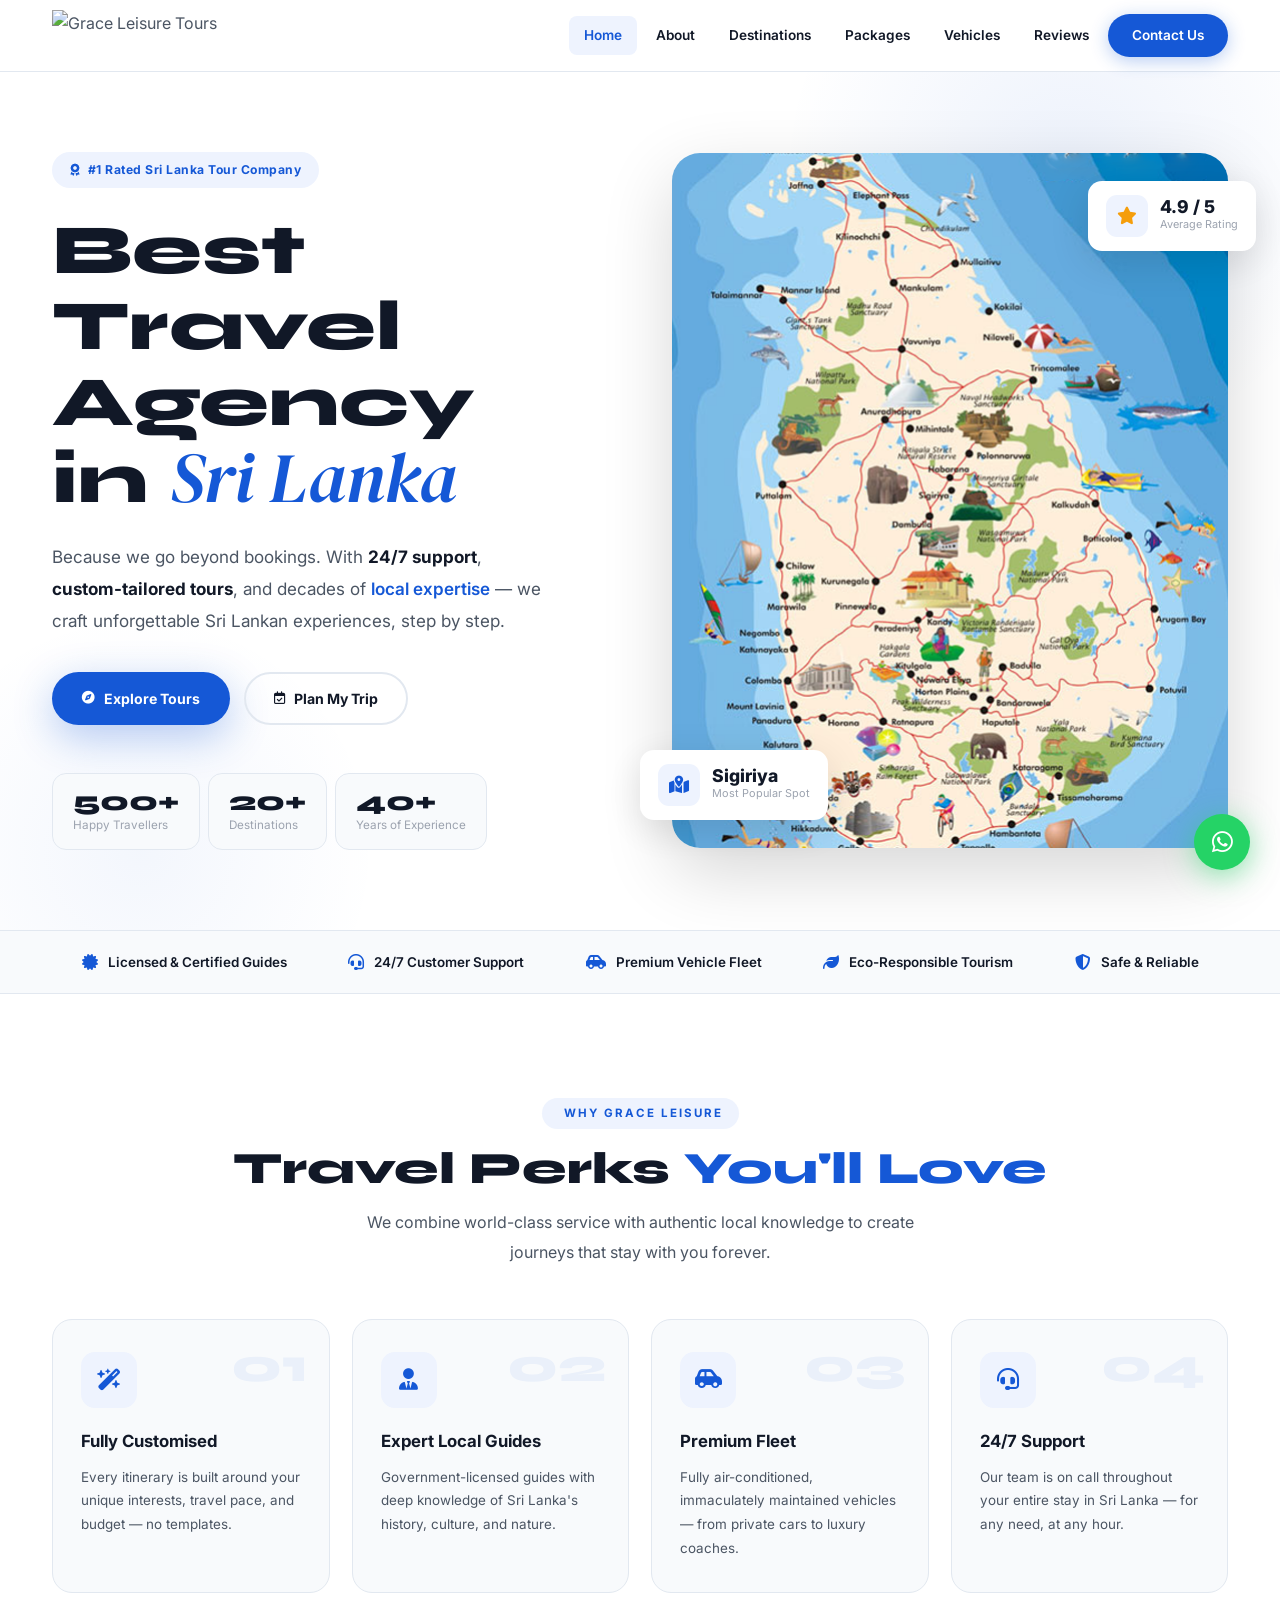
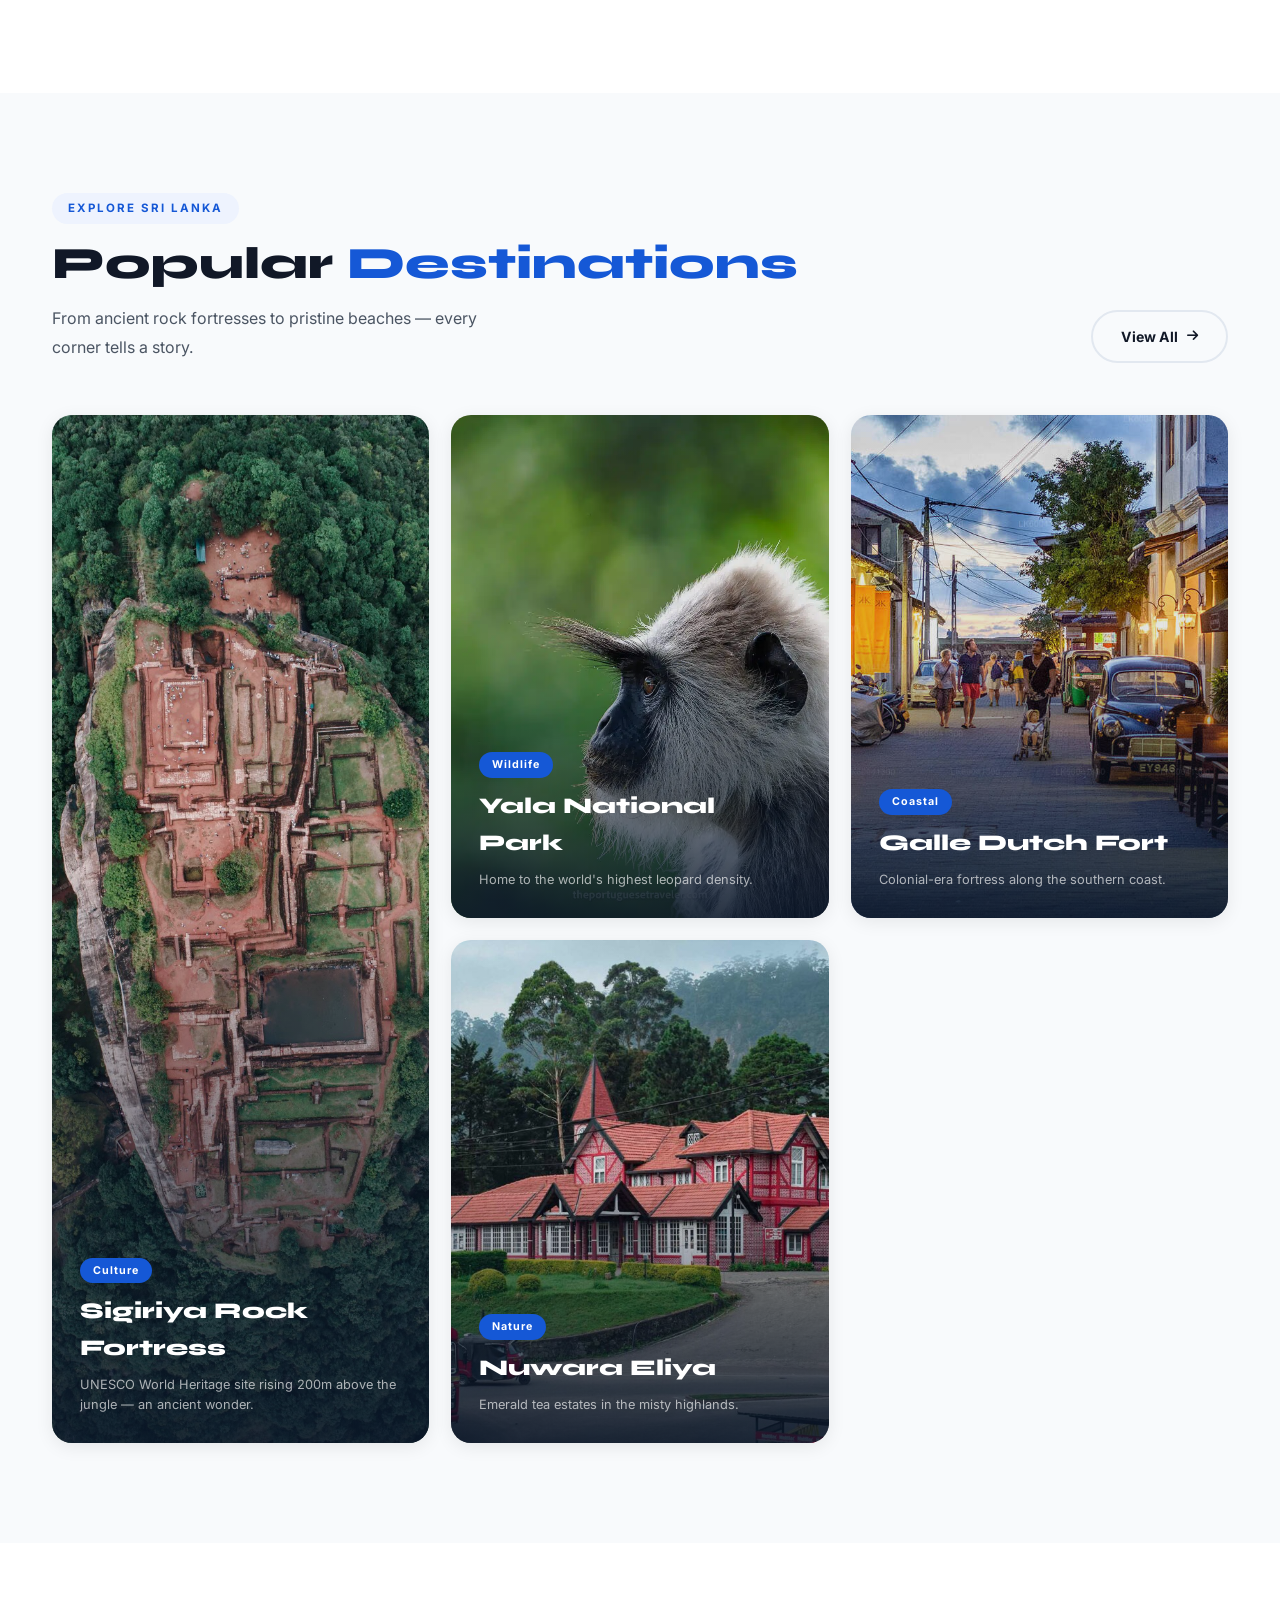
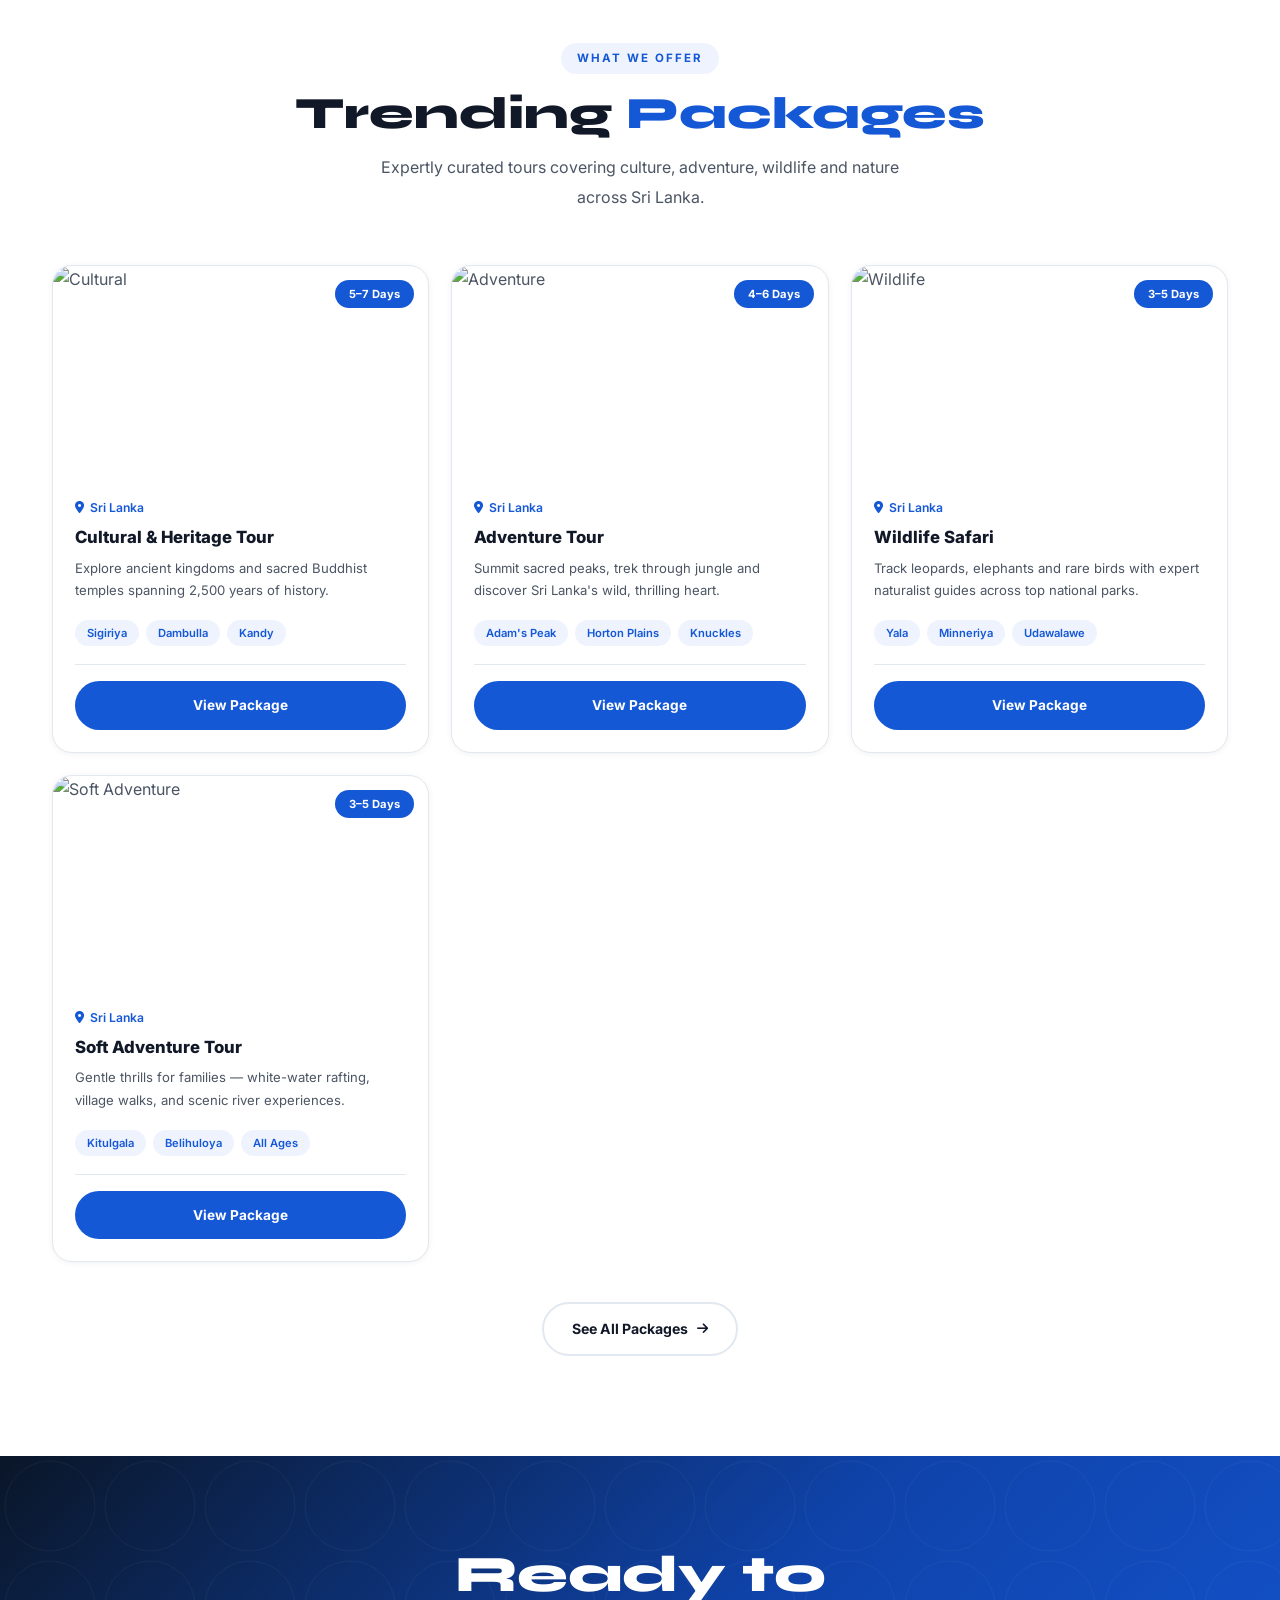
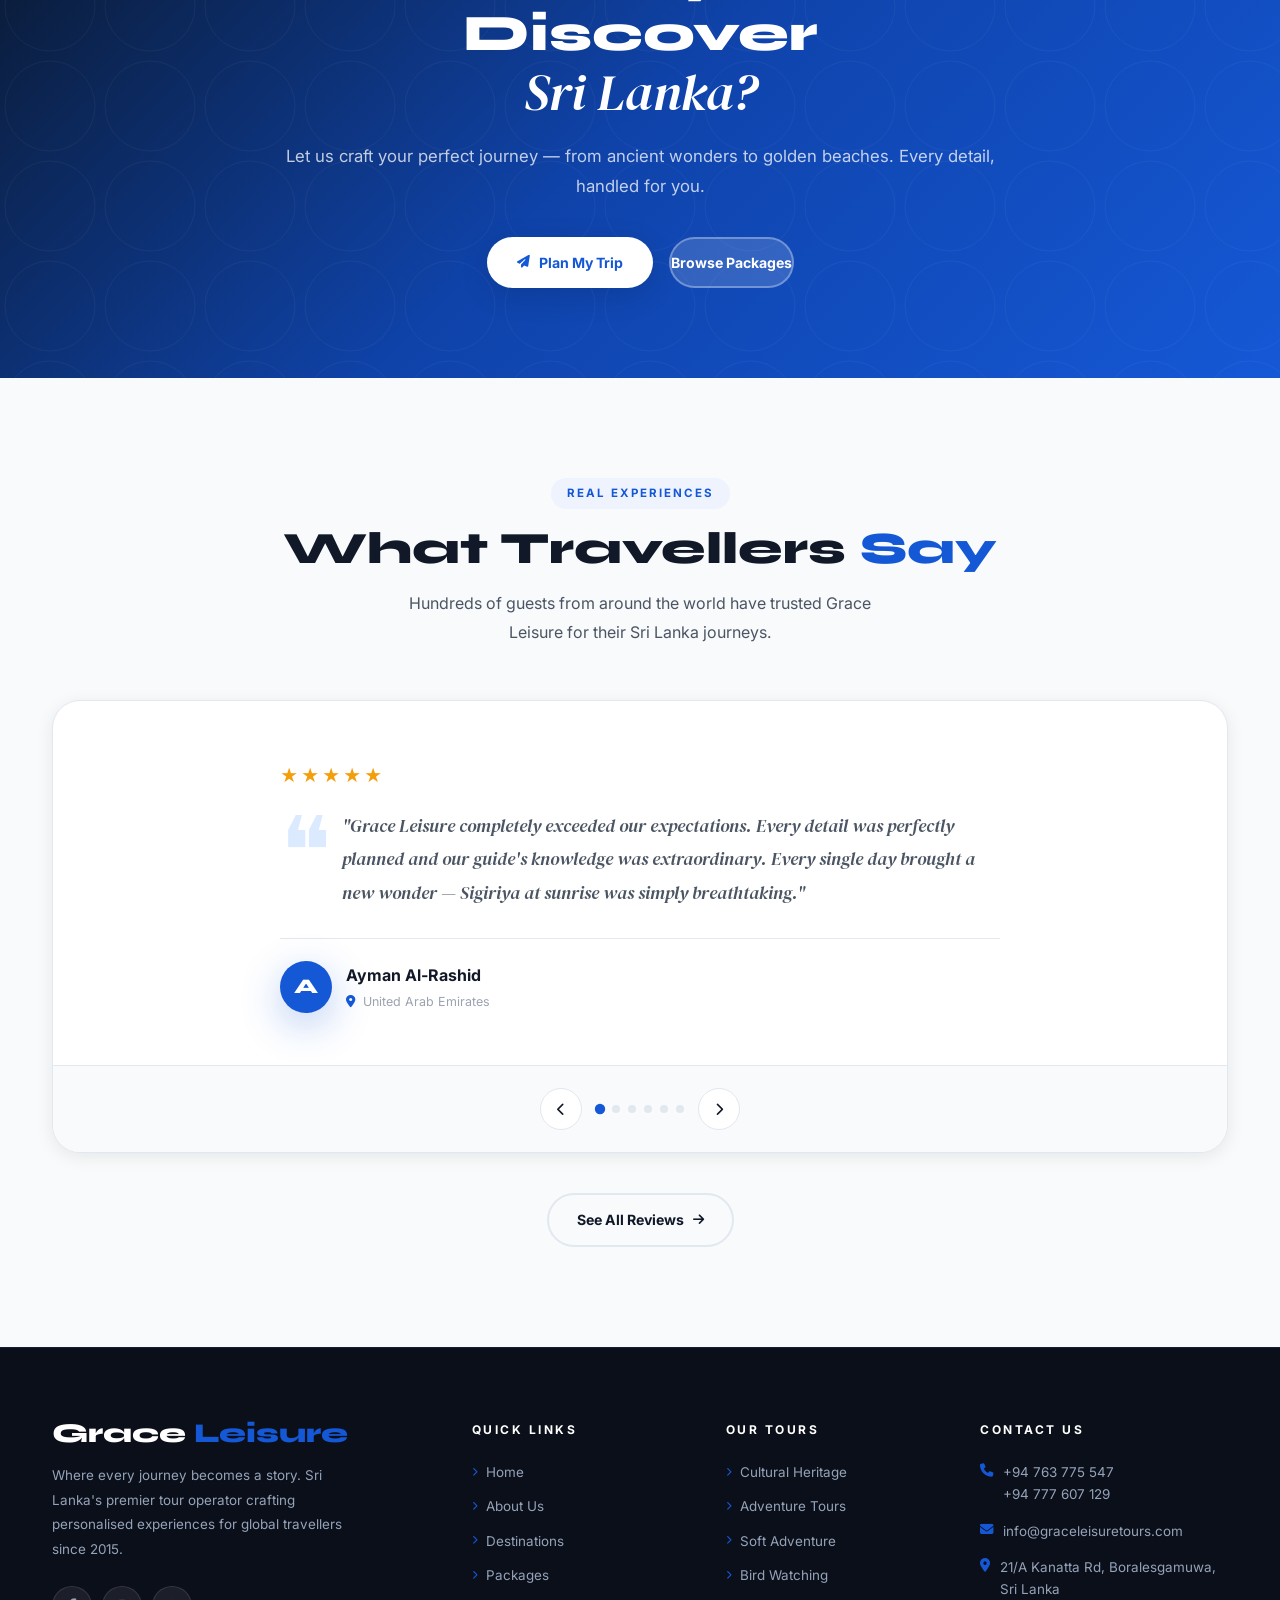
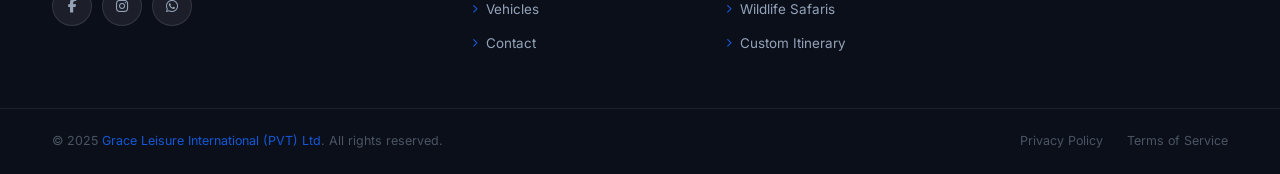
==== index.html @ e011dec3 "Add all website files" ====
<!DOCTYPE html>
<html lang="en">

<head>
  <meta charset="UTF-8">
  <meta name="viewport" content="width=device-width, initial-scale=1.0">
  <meta name="description"
    content="Grace Leisure Tours — Sri Lanka's premier custom tour operator. Cultural, adventure, wildlife and bird-watching experiences tailored just for you.">
  <meta property="og:title" content="Grace Leisure Tours | Sri Lanka's Premier Tour Operator">
  <meta property="og:description"
    content="Customised cultural, adventure, wildlife and bird-watching tours across Sri Lanka. Expert guides, premium vehicles, 24/7 support.">
  <meta property="og:url" content="https://www.graceleisuretours.com/">
  <meta property="og:type" content="website">
  <link rel="canonical" href="https://www.graceleisuretours.com/">
  <title>Grace Leisure Tours | Where Every Journey Becomes a Story</title>
  <link rel="preconnect" href="https://fonts.googleapis.com">
  <link rel="preconnect" href="https://fonts.gstatic.com" crossorigin>
  <link
    href="https://fonts.googleapis.com/css2?family=Inter:wght@300;400;500;600;700;800;900&family=Syne:wght@700;800&family=DM+Serif+Display:ital@0;1&display=swap"
    rel="stylesheet">
  <link rel="stylesheet" href="https://cdnjs.cloudflare.com/ajax/libs/font-awesome/6.5.0/css/all.min.css">
  <link rel="stylesheet" href="assets/css/global.css">
  <link rel="stylesheet" href="assets/css/home.css">
</head>

<body>

  <!-- LOADER -->
  <div id="loader">
    <div class="loader-logo-text">Grace <span>Leisure</span></div>
    <div class="loader-sub">Tours &amp; Travel</div>
    <div class="loader-track">
      <div class="loader-progress"></div>
    </div>
  </div>

  <!-- NAVBAR -->
  <nav id="navbar">
    <div class="nav-wrap">
      <a href="index.html" class="nav-logo">
        <img
          src="https://static.wixstatic.com/media/929fff_b667435f4db34658a5b9c9b282dbb0d8~mv2.png/v1/fill/w_630,h_112,al_c,lg_1,q_85,enc_avif,quality_auto/Untitled-1-Photoroom.png"
          alt="Grace Leisure Tours" class="nav-logo-img">
      </a>
      <div class="nav-links">
        <a href="index.html" data-page="index.html">Home</a>
        <a href="about.html" data-page="about.html">About</a>
        <a href="destinations.html" data-page="destinations.html">Destinations</a>
        <a href="packages.html" data-page="packages.html">Packages</a>
        <a href="vehicles.html" data-page="vehicles.html">Vehicles</a>
        <a href="reviews.html" data-page="reviews.html">Reviews</a>
        <a href="contact.html" class="nav-cta" data-page="contact.html">Contact Us</a>
      </div>
      <div class="hamburger" id="hamburger"><span></span><span></span><span></span></div>
    </div>
  </nav>

  <!-- MOBILE NAV -->
  <div class="mobile-nav" id="mobileNav">
    <a href="index.html">Home</a>
    <a href="about.html">About</a>
    <a href="destinations.html">Destinations</a>
    <a href="packages.html">Packages</a>
    <a href="vehicles.html">Vehicles</a>
    <a href="reviews.html">Reviews</a>
    <a href="contact.html" class="mob-cta">Contact Us</a>
  </div>

  <!-- ═══════════════ HERO ═══════════════ -->
  <section id="home-hero">
    <div class="hero-blob-1"></div>
    <div class="hero-blob-2"></div>
    <div class="hero-inner">
      <!-- Text -->
      <div>
        <div class="hero-pill"><i class="fa-solid fa-award"></i> #1 Rated Sri Lanka Tour Company</div>
        <h1 class="hero-h1">
          Best Travel Agency<br>in <span class="dm">Sri Lanka</span>
        </h1>
        <p class="hero-desc">
          Because we go beyond bookings. With <strong>24/7 support</strong>, <strong>custom-tailored tours</strong>, and
          decades of <em>local expertise</em> — we craft unforgettable Sri Lankan experiences, step by step.
        </p>
        <div class="hero-btns">
          <a href="packages.html" class="btn btn-primary"><i class="fa-solid fa-compass"></i> Explore Tours</a>
          <a href="contact.html" class="btn btn-outline"><i class="fa-regular fa-calendar-check"></i> Plan My Trip</a>
        </div>
        <div class="hero-stats">
          <div class="hero-stat-pill">
            <div>
              <div class="hero-stat-num" data-target="500" data-suffix="+">500+</div>
              <div class="hero-stat-lbl">Happy Travellers</div>
            </div>
          </div>
          <div class="hero-stat-pill">
            <div>
              <div class="hero-stat-num" data-target="20" data-suffix="+">20+</div>
              <div class="hero-stat-lbl">Destinations</div>
            </div>
          </div>
          <div class="hero-stat-pill">
            <div>
              <div class="hero-stat-num" data-target="40" data-suffix="+">40+</div>
              <div class="hero-stat-lbl">Years of Experience</div>
            </div>
          </div>
        </div>
      </div>
      <!-- Image -->
      <div class="hero-img-side">
        <div class="hero-main-img">
          <div class="hero-slide" style="position:relative;height:100%">
            <img id="heroImg" src="assets/images/index/main-image.png" alt="Sigiriya"
              style="width:100%;height:100%;object-fit:cover;transition:opacity 0.9s ease;">
          </div>
        </div>
        <div class="hero-chip hero-chip-1">
          <div class="chip-icon"><i class="fa-solid fa-map-location-dot"></i></div>
          <div>
            <div class="chip-val">Sigiriya</div>
            <div class="chip-lbl">Most Popular Spot</div>
          </div>
        </div>
        <div class="hero-chip hero-chip-2" style="animation-delay:2.5s;">
          <div class="chip-icon"><i class="fa-solid fa-star" style="color:#F59E0B;"></i></div>
          <div>
            <div class="chip-val">4.9 / 5</div>
            <div class="chip-lbl">Average Rating</div>
          </div>
        </div>
      </div>
    </div>
  </section>

  <!-- ═══════════════ TRUST BAR ═══════════════ -->
  <div id="trust-bar">
    <div class="trust-bar-inner">
      <div class="trust-item"><i class="fa-solid fa-certificate"></i> Licensed &amp; Certified Guides</div>
      <div class="trust-item"><i class="fa-solid fa-headset"></i> 24/7 Customer Support</div>
      <div class="trust-item"><i class="fa-solid fa-car-side"></i> Premium Vehicle Fleet</div>
      <div class="trust-item"><i class="fa-solid fa-leaf"></i> Eco-Responsible Tourism</div>
      <div class="trust-item"><i class="fa-solid fa-shield-halved"></i> Safe &amp; Reliable</div>
    </div>
  </div>

  <!-- ═══════════════ WHY US ═══════════════ -->
  <section id="why-us-home" class="section-py">
    <div class="container">
      <div class="text-center reveal">
        <div class="tag"><i class="fa-solid fa-sparkles"></i> Why Grace Leisure</div>
        <h2 class="h2">Travel Perks <span class="accent">You'll Love</span></h2>
        <p class="lead" style="margin:14px auto 0;">We combine world-class service with authentic local knowledge to
          create journeys that stay with you forever.</p>
      </div>
      <div class="features-grid" data-stagger>
        <div class="feature-card">
          <div class="feature-num">01</div>
          <div class="feature-icon"><i class="fa-solid fa-wand-magic-sparkles"></i></div>
          <h3>Fully Customised</h3>
          <p>Every itinerary is built around your unique interests, travel pace, and budget — no templates.</p>
        </div>
        <div class="feature-card">
          <div class="feature-num">02</div>
          <div class="feature-icon"><i class="fa-solid fa-user-tie"></i></div>
          <h3>Expert Local Guides</h3>
          <p>Government-licensed guides with deep knowledge of Sri Lanka's history, culture, and nature.</p>
        </div>
        <div class="feature-card">
          <div class="feature-num">03</div>
          <div class="feature-icon"><i class="fa-solid fa-car-side"></i></div>
          <h3>Premium Fleet</h3>
          <p>Fully air-conditioned, immaculately maintained vehicles — from private cars to luxury coaches.</p>
        </div>
        <div class="feature-card">
          <div class="feature-num">04</div>
          <div class="feature-icon"><i class="fa-solid fa-headset"></i></div>
          <h3>24/7 Support</h3>
          <p>Our team is on call throughout your entire stay in Sri Lanka — for any need, at any hour.</p>
        </div>
      </div>
    </div>
  </section>

  <!-- ═══════════════ FEATURED DESTINATIONS ═══════════════ -->
  <section id="home-destinations" class="section-py">
    <div class="container">
      <div style="display:flex;align-items:flex-end;justify-content:space-between;flex-wrap:wrap;gap:20px;">
        <div class="reveal">
          <div class="tag">Explore Sri Lanka</div>
          <h2 class="h2">Popular <span class="accent">Destinations</span></h2>
          <p class="lead" style="max-width:460px;">From ancient rock fortresses to pristine beaches — every corner tells
            a story.</p>
        </div>
        <a href="destinations.html" class="btn btn-outline reveal">View All <i class="fa-solid fa-arrow-right"></i></a>
      </div>
      <div class="dest-feat-grid" style="margin-top:52px;">
        <div class="dest-feat-card large reveal from-left" data-cat="culture">
          <img src="assets/images/index/sigiriya.jpg" alt="Sigiriya">
          <div class="dest-feat-overlay">
            <span class="dest-feat-cat">Culture</span>
            <h3 class="dest-feat-name">Sigiriya Rock Fortress</h3>
            <p class="dest-feat-sub">UNESCO World Heritage site rising 200m above the jungle — an ancient wonder.</p>
          </div>
          <div class="dest-feat-arrow"><i class="fa-solid fa-arrow-up-right"></i></div>
        </div>
        <div class="dest-feat-card reveal d1" data-cat="wildlife">
          <img src="assets/images/index/yala-national-park.webp" alt="Yala">
          <div class="dest-feat-overlay">
            <span class="dest-feat-cat">Wildlife</span>
            <h3 class="dest-feat-name">Yala National Park</h3>
            <p class="dest-feat-sub">Home to the world's highest leopard density.</p>
          </div>
          <div class="dest-feat-arrow"><i class="fa-solid fa-arrow-up-right"></i></div>
        </div>
        <div class="dest-feat-card reveal d2" data-cat="coastal">
          <img src="assets/images/index/galle-dutch-fort.jpg" alt="Galle">
          <div class="dest-feat-overlay">
            <span class="dest-feat-cat">Coastal</span>
            <h3 class="dest-feat-name">Galle Dutch Fort</h3>
            <p class="dest-feat-sub">Colonial-era fortress along the southern coast.</p>
          </div>
          <div class="dest-feat-arrow"><i class="fa-solid fa-arrow-up-right"></i></div>
        </div>
        <div class="dest-feat-card reveal d3" data-cat="nature">
          <img src="assets/images/index/nuwara-eliya.jpg" alt="Tea Country">
          <div class="dest-feat-overlay">
            <span class="dest-feat-cat">Nature</span>
            <h3 class="dest-feat-name">Nuwara Eliya</h3>
            <p class="dest-feat-sub">Emerald tea estates in the misty highlands.</p>
          </div>
          <div class="dest-feat-arrow"><i class="fa-solid fa-arrow-up-right"></i></div>
        </div>
      </div>
    </div>
  </section>

  <!-- ═══════════════ FEATURED PACKAGES ═══════════════ -->
  <section id="home-packages" class="section-py">
    <div class="container">
      <div class="text-center reveal">
        <div class="tag">What We Offer</div>
        <h2 class="h2">Trending <span class="accent">Packages</span></h2>
        <p class="lead" style="margin:14px auto 0;max-width:520px;">Expertly curated tours covering culture, adventure,
          wildlife and nature across Sri Lanka.</p>
      </div>
      <div class="home-packs-grid" data-stagger>
        <div class="home-pack-card">
          <div class="home-pack-img">
            <img src="https://images.unsplash.com/photo-1586227740560-8cf2732c1531?auto=format&fit=crop&w=600&q=80"
              alt="Cultural">
            <span class="pack-badge">5–7 Days</span>
          </div>
          <div class="home-pack-body">
            <div class="pack-loc"><i class="fa-solid fa-location-dot"></i> Sri Lanka</div>
            <h3 class="pack-title">Cultural &amp; Heritage Tour</h3>
            <p class="pack-desc">Explore ancient kingdoms and sacred Buddhist temples spanning 2,500 years of history.
            </p>
            <div class="pack-tags">
              <span class="pack-tag">Sigiriya</span>
              <span class="pack-tag">Dambulla</span>
              <span class="pack-tag">Kandy</span>
            </div>
            <div class="pack-footer">
              <a href="packages.html" class="pack-enquire">View Package</a>
            </div>
          </div>
        </div>
        <div class="home-pack-card">
          <div class="home-pack-img">
            <img src="https://images.unsplash.com/photo-1545389336-cf090694435e?auto=format&fit=crop&w=600&q=80"
              alt="Adventure">
            <span class="pack-badge">4–6 Days</span>
          </div>
          <div class="home-pack-body">
            <div class="pack-loc"><i class="fa-solid fa-location-dot"></i> Sri Lanka</div>
            <h3 class="pack-title">Adventure Tour</h3>
            <p class="pack-desc">Summit sacred peaks, trek through jungle and discover Sri Lanka's wild, thrilling
              heart.</p>
            <div class="pack-tags">
              <span class="pack-tag">Adam's Peak</span>
              <span class="pack-tag">Horton Plains</span>
              <span class="pack-tag">Knuckles</span>
            </div>
            <div class="pack-footer">
              <a href="packages.html" class="pack-enquire">View Package</a>
            </div>
          </div>
        </div>
        <div class="home-pack-card">
          <div class="home-pack-img">
            <img src="https://images.unsplash.com/photo-1552465011-b4e21bf6e79a?auto=format&fit=crop&w=600&q=80"
              alt="Wildlife">
            <span class="pack-badge">3–5 Days</span>
          </div>
          <div class="home-pack-body">
            <div class="pack-loc"><i class="fa-solid fa-location-dot"></i> Sri Lanka</div>
            <h3 class="pack-title">Wildlife Safari</h3>
            <p class="pack-desc">Track leopards, elephants and rare birds with expert naturalist guides across top
              national parks.</p>
            <div class="pack-tags">
              <span class="pack-tag">Yala</span>
              <span class="pack-tag">Minneriya</span>
              <span class="pack-tag">Udawalawe</span>
            </div>
            <div class="pack-footer">
              <a href="packages.html" class="pack-enquire">View Package</a>
            </div>
          </div>
        </div>
        <div class="home-pack-card">
          <div class="home-pack-img">
            <img src="https://images.unsplash.com/photo-1504280390367-361c6d9f38f4?auto=format&fit=crop&w=600&q=80"
              alt="Soft Adventure">
            <span class="pack-badge">3–5 Days</span>
          </div>
          <div class="home-pack-body">
            <div class="pack-loc"><i class="fa-solid fa-location-dot"></i> Sri Lanka</div>
            <h3 class="pack-title">Soft Adventure Tour</h3>
            <p class="pack-desc">Gentle thrills for families — white-water rafting, village walks, and scenic river
              experiences.</p>
            <div class="pack-tags">
              <span class="pack-tag">Kitulgala</span>
              <span class="pack-tag">Belihuloya</span>
              <span class="pack-tag">All Ages</span>
            </div>
            <div class="pack-footer">
              <a href="packages.html" class="pack-enquire">View Package</a>
            </div>
          </div>
        </div>
      </div>
      <div class="text-center" style="margin-top:40px;">
        <a href="packages.html" class="btn btn-outline">See All Packages <i class="fa-solid fa-arrow-right"></i></a>
      </div>
    </div>
  </section>

  <!-- ═══════════════ CTA ═══════════════ -->
  <section id="home-cta">
    <div class="home-cta-inner">
      <h2 class="reveal">Ready to Discover<br><em>Sri Lanka?</em></h2>
      <p class="reveal">Let us craft your perfect journey — from ancient wonders to golden beaches. Every detail,
        handled for you.</p>
      <div class="cta-btns">
        <a href="contact.html" class="btn btn-white reveal"><i class="fa-solid fa-paper-plane"></i> Plan My Trip</a>
        <a href="packages.html" class="btn reveal"
          style="background:rgba(255,255,255,0.15);color:white;border:2px solid rgba(255,255,255,0.3);">Browse
          Packages</a>
      </div>
    </div>
  </section>

  <!-- ═══════════════ REVIEWS SLIDER ═══════════════ -->
  <section id="home-reviews" class="section-py">
    <div class="container">
      <div class="text-center reveal" style="margin-bottom:52px;">
        <div class="tag">Real Experiences</div>
        <h2 class="h2">What Travellers <span class="accent">Say</span></h2>
        <p class="lead" style="margin:14px auto 0;max-width:480px;">Hundreds of guests from around the world have
          trusted Grace Leisure for their Sri Lanka journeys.</p>
      </div>

      <div class="reviews-slider-wrap reveal">
        <!-- TRACK -->
        <div class="reviews-track" id="reviewsTrack">

          <div class="review-slide">
            <div class="review-card-slide">
              <div class="review-slide-stars">★★★★★</div>
              <div class="review-slide-quote">❝</div>
              <p class="review-slide-text">"Grace Leisure completely exceeded our expectations. Every detail was
                perfectly planned and our guide's knowledge was extraordinary. Every single day brought a new wonder —
                Sigiriya at sunrise was simply breathtaking."</p>
              <div class="review-slide-author">
                <div class="review-slide-avatar">A</div>
                <div>
                  <div class="review-slide-name">Ayman Al-Rashid</div>
                  <div class="review-slide-loc"><i class="fa-solid fa-location-dot"></i> United Arab Emirates</div>
                </div>
              </div>
            </div>
          </div>

          <div class="review-slide">
            <div class="review-card-slide">
              <div class="review-slide-stars">★★★★★</div>
              <div class="review-slide-quote">❝</div>
              <p class="review-slide-text">"From landing to departure, everything was seamless. The wildlife safari at
                Yala was truly something I'll never forget. We saw four leopards in a single morning! Outstanding
                service and professionalism throughout the entire trip."</p>
              <div class="review-slide-author">
                <div class="review-slide-avatar">S</div>
                <div>
                  <div class="review-slide-name">Shimon Ben-David</div>
                  <div class="review-slide-loc"><i class="fa-solid fa-location-dot"></i> Israel</div>
                </div>
              </div>
            </div>
          </div>

          <div class="review-slide">
            <div class="review-card-slide">
              <div class="review-slide-stars">★★★★★</div>
              <div class="review-slide-quote">❝</div>
              <p class="review-slide-text">"Our Sinharaja bird watching tour was magical. Our guide spotted species we'd
                only ever seen in books. World-class birding combined with the warmest Sri Lankan hospitality we could
                have imagined. Highly, highly recommended!"</p>
              <div class="review-slide-author">
                <div class="review-slide-avatar">S</div>
                <div>
                  <div class="review-slide-name">Sara Delacroix</div>
                  <div class="review-slide-loc"><i class="fa-solid fa-location-dot"></i> France</div>
                </div>
              </div>
            </div>
          </div>

          <div class="review-slide">
            <div class="review-card-slide">
              <div class="review-slide-stars">★★★★★</div>
              <div class="review-slide-quote">❝</div>
              <p class="review-slide-text">"I've travelled to over 40 countries and Grace Leisure provided one of the
                best-organised tours I've ever experienced. The cultural tour through Kandy and Polonnaruwa was deeply
                moving. Ranmal's team is exceptional."</p>
              <div class="review-slide-author">
                <div class="review-slide-avatar">M</div>
                <div>
                  <div class="review-slide-name">Marcus Weber</div>
                  <div class="review-slide-loc"><i class="fa-solid fa-location-dot"></i> Germany</div>
                </div>
              </div>
            </div>
          </div>

          <div class="review-slide">
            <div class="review-card-slide">
              <div class="review-slide-stars">★★★★★</div>
              <div class="review-slide-quote">❝</div>
              <p class="review-slide-text">"The highlight was seeing hundreds of elephants gather at Minneriya at dusk —
                absolutely life-changing. Grace Leisure arranged everything flawlessly. Our guide was knowledgeable,
                funny and incredibly caring about our comfort."</p>
              <div class="review-slide-author">
                <div class="review-slide-avatar">E</div>
                <div>
                  <div class="review-slide-name">Emma & James Tillotson</div>
                  <div class="review-slide-loc"><i class="fa-solid fa-location-dot"></i> United Kingdom</div>
                </div>
              </div>
            </div>
          </div>

          <div class="review-slide">
            <div class="review-card-slide">
              <div class="review-slide-stars">★★★★★</div>
              <div class="review-slide-quote">❝</div>
              <p class="review-slide-text">"We had a family of 6 including two young children and Grace Leisure made
                every activity age-appropriate and thrilling. The Kosgoda turtle release with the kids was pure magic. A
                trip that all 6 of us will remember forever."</p>
              <div class="review-slide-author">
                <div class="review-slide-avatar">P</div>
                <div>
                  <div class="review-slide-name">Patricia Nguyen</div>
                  <div class="review-slide-loc"><i class="fa-solid fa-location-dot"></i> Australia</div>
                </div>
              </div>
            </div>
          </div>

        </div><!-- /reviews-track -->

        <!-- CONTROLS -->
        <div class="reviews-controls">
          <button class="reviews-btn" id="revPrev" aria-label="Previous review"><i
              class="fa-solid fa-chevron-left"></i></button>
          <div class="reviews-dots" id="reviewsDots"></div>
          <button class="reviews-btn" id="revNext" aria-label="Next review"><i
              class="fa-solid fa-chevron-right"></i></button>
        </div>
      </div>

      <div class="text-center" style="margin-top:40px;">
        <a href="reviews.html" class="btn btn-outline">See All Reviews <i class="fa-solid fa-arrow-right"></i></a>
      </div>
    </div>
  </section>

  <script>
    // Reviews slider
    (function () {
      var track = document.getElementById('reviewsTrack');
      var slides = track ? track.querySelectorAll('.review-slide') : [];
      var dotsWrap = document.getElementById('reviewsDots');
      var prevBtn = document.getElementById('revPrev');
      var nextBtn = document.getElementById('revNext');
      if (!slides.length) return;
      var cur = 0;
      var total = slides.length;
      var autoTimer;

      // Build dots
      slides.forEach(function (_, i) {
        var d = document.createElement('button');
        d.className = 'rev-dot';
        d.setAttribute('aria-label', 'Review ' + (i + 1));
        d.addEventListener('click', function () { goTo(i); reset(); });
        dotsWrap.appendChild(d);
      });

      function goTo(idx) {
        cur = (idx + total) % total;
        track.style.transition = 'transform 0.6s cubic-bezier(0.4,0,0.2,1)';
        track.style.transform = 'translateX(-' + (cur * 100) + '%)';
        dotsWrap.querySelectorAll('.rev-dot').forEach(function (d, i) { d.classList.toggle('active', i === cur); });
      }
      function reset() {
        clearInterval(autoTimer);
        autoTimer = setInterval(function () { goTo(cur + 1); }, 5000);
      }

      prevBtn.addEventListener('click', function () { goTo(cur - 1); reset(); });
      nextBtn.addEventListener('click', function () { goTo(cur + 1); reset(); });

      // Touch / swipe
      var startX = 0;
      track.addEventListener('touchstart', function (e) { startX = e.touches[0].clientX; }, { passive: true });
      track.addEventListener('touchend', function (e) {
        var diff = startX - e.changedTouches[0].clientX;
        if (Math.abs(diff) > 40) { goTo(diff > 0 ? cur + 1 : cur - 1); reset(); }
      }, { passive: true });

      goTo(0);
      autoTimer = setInterval(function () { goTo(cur + 1); }, 5000);
    })();
  </script>

  <!-- ═══════════════ FOOTER ═══════════════ -->
  <footer>
    <div class="footer-top">
      <div class="footer-brand">
        <div class="footer-brand-logo">Grace <span>Leisure</span></div>
        <p class="footer-brand-desc">Where every journey becomes a story. Sri Lanka's premier tour operator crafting
          personalised experiences for global travellers since 2015.</p>
        <div class="footer-socials">
          <a href="https://www.facebook.com" class="footer-soc" target="_blank"><i
              class="fa-brands fa-facebook-f"></i></a>
          <a href="https://www.instagram.com" class="footer-soc" target="_blank"><i
              class="fa-brands fa-instagram"></i></a>
          <a href="https://wa.me/94763775547" class="footer-soc" target="_blank"><i
              class="fa-brands fa-whatsapp"></i></a>
        </div>
      </div>
      <div class="footer-col">
        <h4>Quick Links</h4>
        <ul>
          <li><a href="index.html"><i class="fa-solid fa-chevron-right"></i> Home</a></li>
          <li><a href="about.html"><i class="fa-solid fa-chevron-right"></i> About Us</a></li>
          <li><a href="destinations.html"><i class="fa-solid fa-chevron-right"></i> Destinations</a></li>
          <li><a href="packages.html"><i class="fa-solid fa-chevron-right"></i> Packages</a></li>
          <li><a href="vehicles.html"><i class="fa-solid fa-chevron-right"></i> Vehicles</a></li>
          <li><a href="contact.html"><i class="fa-solid fa-chevron-right"></i> Contact</a></li>
        </ul>
      </div>
      <div class="footer-col">
        <h4>Our Tours</h4>
        <ul>
          <li><a href="packages.html"><i class="fa-solid fa-chevron-right"></i> Cultural Heritage</a></li>
          <li><a href="packages.html"><i class="fa-solid fa-chevron-right"></i> Adventure Tours</a></li>
          <li><a href="packages.html"><i class="fa-solid fa-chevron-right"></i> Soft Adventure</a></li>
          <li><a href="packages.html"><i class="fa-solid fa-chevron-right"></i> Bird Watching</a></li>
          <li><a href="packages.html"><i class="fa-solid fa-chevron-right"></i> Wildlife Safaris</a></li>
          <li><a href="contact.html"><i class="fa-solid fa-chevron-right"></i> Custom Itinerary</a></li>
        </ul>
      </div>
      <div class="footer-col">
        <h4>Contact Us</h4>
        <div class="footer-contact-item"><i class="fa-solid fa-phone"></i>
          <div><a href="tel:+94763775547">+94 763 775 547</a><br><a href="tel:+94777607129">+94 777 607 129</a></div>
        </div>
        <div class="footer-contact-item"><i class="fa-solid fa-envelope"></i><a
            href="mailto:info@graceleisuretours.com">info@graceleisuretours.com</a></div>
        <div class="footer-contact-item"><i class="fa-solid fa-location-dot"></i>21/A Kanatta Rd, Boralesgamuwa, Sri
          Lanka</div>
      </div>
    </div>
    <div class="footer-bottom">
      <div class="footer-bottom-inner">
        <p>© 2025 <span>Grace Leisure International (PVT) Ltd</span>. All rights reserved.</p>
        <div class="footer-bottom-links">
          <a href="#">Privacy Policy</a>
          <a href="#">Terms of Service</a>
        </div>
      </div>
    </div>
  </footer>

  <a class="wa-float" href="https://wa.me/94763775547?text=Hi!%20I%27d%20like%20to%20plan%20a%20Sri%20Lanka%20tour."
    title="WhatsApp" target="_blank"><i class="fa-brands fa-whatsapp"></i></a>
  <div class="toast-msg" id="toast"></div>
  <script src="assets/js/main.js"></script>
</body>

</html>
---- assets/css/global.css ----
/* ============================================================
   GRACE LEISURE TOURS — global.css
   Shared variables, navbar, footer, and utility components
   ============================================================ */

@import url('https://fonts.googleapis.com/css2?family=Inter:wght@300;400;500;600;700;800;900&family=Syne:wght@700;800&family=DM+Serif+Display:ital@0;1&display=swap');

/* ─── CSS VARIABLES ──────────────────────────────────────────── */
:root {
  /* Brand Colors */
  --blue:        #1558D6;
  --blue-dark:   #0F43AA;
  --blue-mid:    #2B6CF8;
  --blue-pale:   #EEF3FE;
  --blue-pale2:  #DBEAFE;

  /* Neutrals */
  --dark:        #0B0F1A;
  --heading:     #111827;
  --body:        #4B5563;
  --muted:       #9CA3AF;
  --white:       #FFFFFF;
  --bg:          #F8FAFC;
  --bg2:         #F1F5F9;
  --border:      #E2E8F0;

  /* Effects */
  --shadow-xs:   0 1px 6px rgba(0,0,0,0.06);
  --shadow-sm:   0 4px 18px rgba(0,0,0,0.08);
  --shadow:      0 10px 40px rgba(0,0,0,0.12);
  --shadow-lg:   0 24px 70px rgba(0,0,0,0.16);
  --shadow-blue: 0 12px 40px rgba(21,88,214, 0.30);

  /* Radii */
  --r-xs: 8px;
  --r-sm: 14px;
  --r:    20px;
  --r-lg: 28px;
  --r-xl: 40px;

  /* Transitions */
  --t: 0.35s cubic-bezier(0.25,0.46,0.45,0.94);
  --t-fast: 0.2s ease;

  /* Spacing */
  --section-py: 100px;
  --container: 1240px;
}

/* ─── RESET ──────────────────────────────────────────────────── */
*, *::before, *::after { margin:0; padding:0; box-sizing:border-box; }
html { scroll-behavior:smooth; font-size:16px; }
body {
  font-family:'Inter', sans-serif;
  background:var(--white);
  color:var(--body);
  line-height:1.65;
  overflow-x:hidden;
}
a { text-decoration:none; color:inherit; }
img { display:block; max-width:100%; }
ul { list-style:none; }
input, select, textarea, button { font-family:inherit; }

/* ─── SCROLLBAR ──────────────────────────────────────────────── */
::-webkit-scrollbar { width:5px; }
::-webkit-scrollbar-track { background:var(--bg); }
::-webkit-scrollbar-thumb { background:var(--blue); border-radius:3px; }

/* ─── UTILITIES ──────────────────────────────────────────────── */
.container { max-width:var(--container); margin:0 auto; padding:0 32px; }
.section-py { padding:var(--section-py) 0; }
.text-blue { color:var(--blue); }
.text-dark { color:var(--heading); }
.text-center { text-align:center; }
.flex-center { display:flex; align-items:center; justify-content:center; }

/* ─── TYPOGRAPHY ─────────────────────────────────────────────── */
.tag {
  display:inline-flex; align-items:center; gap:6px;
  font-size:0.72rem; font-weight:700; letter-spacing:2px;
  text-transform:uppercase; color:var(--blue);
  background:var(--blue-pale); padding:6px 16px;
  border-radius:50px; margin-bottom:14px;
}
.h2 {
  font-family:'Syne', sans-serif;
  font-size:clamp(1.9rem, 3.5vw, 2.9rem);
  font-weight:800; color:var(--heading); line-height:1.15;
}
.h2 .accent { color:var(--blue); }
.h2 .italic { font-family:'DM Serif Display', serif; font-style:italic; font-weight:400; }
.lead {
  font-size:1.0rem; color:var(--body); line-height:1.85;
  margin-top:14px; max-width:560px;
}
.divider-line {
  display:block; width:48px; height:3px;
  background:linear-gradient(90deg, var(--blue), var(--blue-mid));
  border-radius:2px; margin:18px 0;
}
.divider-line.center { margin:18px auto; }

/* ─── BUTTONS ────────────────────────────────────────────────── */
.btn {
  display:inline-flex; align-items:center; gap:9px;
  font-size:0.88rem; font-weight:700; border:none;
  border-radius:50px; cursor:pointer;
  transition:transform var(--t), box-shadow var(--t), background var(--t), color var(--t);
  white-space:nowrap;
}
.btn-primary {
  padding:14px 30px;
  background:var(--blue); color:white;
  box-shadow:var(--shadow-blue);
}
.btn-primary:hover { background:var(--blue-dark); transform:translateY(-2px); box-shadow:0 18px 50px rgba(21,88,214,0.4); }
.btn-outline {
  padding:13px 28px;
  background:transparent; color:var(--heading);
  border:2px solid var(--border);
}
.btn-outline:hover { border-color:var(--blue); color:var(--blue); background:var(--blue-pale); }
.btn-white {
  padding:14px 30px;
  background:white; color:var(--blue);
  box-shadow:0 8px 30px rgba(0,0,0,0.12);
}
.btn-white:hover { transform:translateY(-2px); box-shadow:0 16px 40px rgba(0,0,0,0.18); }
.btn i { font-size:0.8rem; }

/* ─── SCROLL REVEAL ──────────────────────────────────────────── */
.reveal {
  opacity:0; transform:translateY(36px);
  transition:opacity 0.75s ease, transform 0.75s ease;
}
.reveal.from-left  { transform:translateX(-40px); }
.reveal.from-right { transform:translateX(40px); }
.reveal.scale-up   { transform:scale(0.93) translateY(20px); }
.reveal.visible    { opacity:1; transform:none; }
.reveal.d1 { transition-delay:0.08s; }
.reveal.d2 { transition-delay:0.16s; }
.reveal.d3 { transition-delay:0.24s; }
.reveal.d4 { transition-delay:0.32s; }
.reveal.d5 { transition-delay:0.40s; }

/* ─── LOADER ─────────────────────────────────────────────────── */
#loader {
  position:fixed; inset:0; background:white; z-index:9999;
  display:flex; flex-direction:column;
  align-items:center; justify-content:center; gap:22px;
  transition:opacity 0.6s ease, visibility 0.6s ease;
}
#loader.hidden { opacity:0; visibility:hidden; pointer-events:none; }
.loader-logo-text {
  font-family:'Syne', sans-serif;
  font-size:2.2rem; font-weight:800; color:var(--heading);
}
.loader-logo-text span { color:var(--blue); }
.loader-sub { font-size:0.72rem; letter-spacing:4px; text-transform:uppercase; color:var(--muted); }
.loader-track { width:160px; height:3px; background:var(--border); border-radius:2px; overflow:hidden; }
.loader-progress { height:100%; background:var(--blue); width:0; border-radius:2px; animation:loader-anim 1.6s ease forwards; }
@keyframes loader-anim { to { width:100%; } }

/* ─── NAVBAR ─────────────────────────────────────────────────── */
#navbar {
  position:fixed; top:0; left:0; right:0; height:72px;
  display:flex; align-items:center;
  background:rgba(255,255,255,0.97);
  backdrop-filter:blur(16px);
  -webkit-backdrop-filter:blur(16px);
  border-bottom:1px solid var(--border);
  z-index:900;
  transition:box-shadow var(--t), border-color var(--t);
}
#navbar.scrolled { box-shadow:0 4px 30px rgba(0,0,0,0.09); }
.nav-wrap {
  max-width:var(--container); margin:0 auto; padding:0 32px;
  width:100%; display:flex; align-items:center; justify-content:space-between;
}
.nav-logo { display:flex; align-items:center; gap:0; text-decoration:none; }
.nav-logo-img {
  height:52px;
  width:auto;
  max-width:220px;
  object-fit:contain;
  display:block;
}
/* fallback text (hidden when logo img loads) */
.nav-logo-fallback {
  display:none;
  flex-direction:column;
}
.nav-logo-name {
  font-family:'Syne', sans-serif;
  font-size:1.35rem; font-weight:800; color:var(--heading);
  line-height:1;
}
.nav-logo-name span { color:var(--blue); }
.nav-logo-tagline {
  font-size:0.58rem; letter-spacing:3.5px; text-transform:uppercase;
  color:var(--muted); margin-top:3px; display:block;
}
.nav-links {
  display:flex; align-items:center; gap:4px;
}
.nav-links a {
  font-size:0.85rem; font-weight:600; color:var(--heading);
  padding:8px 15px; border-radius:var(--r-xs);
  transition:background var(--t), color var(--t);
  position:relative;
}
.nav-links a:hover, .nav-links a.active {
  background:var(--blue-pale); color:var(--blue);
}
.nav-link-active-dot {
  position:absolute; bottom:4px; left:50%; transform:translateX(-50%);
  width:4px; height:4px; border-radius:50%;
  background:var(--blue); opacity:0; transition:opacity var(--t);
}
.nav-links a.active .nav-link-active-dot { opacity:1; }
.nav-cta {
  padding:10px 24px !important;
  background:var(--blue) !important; color:white !important;
  border-radius:50px !important;
  box-shadow:0 4px 18px rgba(21,88,214,0.3);
  transition:background var(--t), transform var(--t), box-shadow var(--t) !important;
}
.nav-cta:hover { 
  background:var(--blue-dark) !important; 
  transform:translateY(-2px) !important; 
  box-shadow:0 8px 28px rgba(21,88,214,0.4) !important; 
}
.nav-cta.active { background:var(--blue-dark) !important; }
.hamburger {
  display:none; flex-direction:column; gap:5px;
  cursor:pointer; padding:5px; border-radius:var(--r-xs);
  transition:background var(--t);
}
.hamburger:hover { background:var(--bg); }
.hamburger span {
  display:block; width:24px; height:2px;
  background:var(--heading); border-radius:2px; transition:var(--t);
}
.hamburger.open span:nth-child(1) { transform:rotate(45deg) translate(5px,5px); }
.hamburger.open span:nth-child(2) { opacity:0; width:0; }
.hamburger.open span:nth-child(3) { transform:rotate(-45deg) translate(5px,-5px); }

/* Mobile Nav Overlay */
.mobile-nav {
  position:fixed; inset:0; top:72px;
  background:white; z-index:850;
  display:flex; flex-direction:column;
  padding:28px 32px; gap:6px;
  transform:translateX(100%);
  transition:transform 0.45s cubic-bezier(0.77,0,0.175,1);
  border-top:1px solid var(--border);
}
.mobile-nav.active { transform:translateX(0); }
.mobile-nav a {
  font-size:1.15rem; font-weight:700; color:var(--heading);
  padding:16px 18px; border-radius:var(--r-sm);
  transition:background var(--t), color var(--t);
}
.mobile-nav a:hover { background:var(--blue-pale); color:var(--blue); }
.mobile-nav .mob-cta {
  margin-top:14px;
  background:var(--blue); color:white !important;
  text-align:center; border-radius:50px;
  box-shadow:var(--shadow-blue);
}

/* ─── PAGE HERO BANNER (used on inner pages) ─────────────────── */
.page-hero {
  padding-top:72px; /* offset navbar */
  min-height:380px;
  display:flex; align-items:center;
  position:relative; overflow:hidden;
  background:linear-gradient(135deg, #0A1628 0%, #0F43AA 50%, #1558D6 100%);
}
.page-hero::before {
  content:'';
  position:absolute; inset:0;
  background:url("data:image/svg+xml,%3Csvg xmlns='http://www.w3.org/2000/svg' width='80' height='80' viewBox='0 0 80 80'%3E%3Ccircle cx='40' cy='40' r='32' fill='none' stroke='rgba(255,255,255,0.04)' stroke-width='1'/%3E%3Ccircle cx='40' cy='40' r='18' fill='none' stroke='rgba(255,255,255,0.04)' stroke-width='1'/%3E%3C/svg%3E") repeat;
}
.page-hero-blur-1 {
  position:absolute; top:-120px; right:-80px;
  width:500px; height:500px; border-radius:50%;
  background:radial-gradient(circle, rgba(59,130,246,0.25) 0%, transparent 70%);
  pointer-events:none;
}
.page-hero-blur-2 {
  position:absolute; bottom:-100px; left:-60px;
  width:400px; height:400px; border-radius:50%;
  background:radial-gradient(circle, rgba(255,255,255,0.06) 0%, transparent 70%);
  pointer-events:none;
}
.page-hero-inner {
  position:relative; z-index:1;
  max-width:var(--container); margin:0 auto; padding:60px 32px;
}
.page-hero-tag {
  display:inline-flex; align-items:center; gap:7px;
  background:rgba(255,255,255,0.12); backdrop-filter:blur(8px);
  border:1px solid rgba(255,255,255,0.2);
  color:rgba(255,255,255,0.9); padding:7px 18px;
  border-radius:50px; font-size:0.72rem;
  font-weight:600; letter-spacing:2px; text-transform:uppercase;
  margin-bottom:22px;
}
.page-hero h1 {
  font-family:'Syne', sans-serif;
  font-size:clamp(2.2rem, 5vw, 3.8rem);
  font-weight:800; color:white; line-height:1.1;
  margin-bottom:18px;
}
.page-hero h1 em {
  font-family:'DM Serif Display', serif;
  font-style:italic; font-weight:400;
  color:rgba(255,255,255,0.82);
}
.page-hero p {
  font-size:1.05rem; color:rgba(255,255,255,0.72);
  max-width:560px; line-height:1.8;
  margin-bottom:32px;
}
.page-hero-breadcrumb {
  display:flex; align-items:center; gap:10px;
  font-size:0.78rem; color:rgba(255,255,255,0.5);
  margin-top:30px;
}
.page-hero-breadcrumb a { color:rgba(255,255,255,0.7); transition:color var(--t); }
.page-hero-breadcrumb a:hover { color:white; }
.page-hero-breadcrumb i { font-size:0.6rem; }
.page-hero-breadcrumb span { color:rgba(255,255,255,0.9); font-weight:600; }
.page-hero-img {
  position:absolute; top:0; right:0; bottom:0;
  width:42%; overflow:hidden; display:block;
}
.page-hero-img img { width:100%; height:100%; object-fit:cover; opacity:0.28; }
.page-hero-img::after {
  content:''; position:absolute; inset:0;
  background:linear-gradient(to right, #0F43AA 0%, transparent 60%);
}

/* ─── FOOTER ─────────────────────────────────────────────────── */
footer {
  background:var(--dark);
  border-top:1px solid rgba(255,255,255,0.06);
}
.footer-top {
  display:grid;
  grid-template-columns:1.8fr 1fr 1fr 1.2fr;
  gap:48px;
  padding:72px 32px 54px;
  max-width:var(--container); margin:0 auto;
}
.footer-brand-logo {
  font-family:'Syne', sans-serif;
  font-size:1.7rem; font-weight:800; color:white;
  line-height:1; margin-bottom:16px;
}
.footer-brand-logo span { color:var(--blue); }
.footer-brand-desc {
  font-size:0.84rem; color:#94A3B8;
  line-height:1.85; max-width:300px;
  margin-bottom:24px;
}
.footer-socials { display:flex; gap:10px; }
.footer-soc {
  width:40px; height:40px; border-radius:50%;
  background:rgba(255,255,255,0.07);
  border:1px solid rgba(255,255,255,0.1);
  display:flex; align-items:center; justify-content:center;
  color:#94A3B8; font-size:0.88rem; cursor:pointer;
  transition:all var(--t);
}
.footer-soc:hover { background:var(--blue); border-color:var(--blue); color:white; transform:translateY(-3px); }
.footer-col h4 {
  font-size:0.75rem; font-weight:700; letter-spacing:2.5px;
  text-transform:uppercase; color:white;
  margin-bottom:22px;
}
.footer-col ul { display:flex; flex-direction:column; gap:12px; }
.footer-col ul li a {
  font-size:0.84rem; color:#94A3B8;
  display:flex; align-items:center; gap:8px;
  transition:color var(--t), gap var(--t);
}
.footer-col ul li a:hover { color:white; gap:12px; }
.footer-col ul li a i { font-size:0.55rem; color:var(--blue); flex-shrink:0; }
.footer-contact-item {
  display:flex; align-items:flex-start; gap:10px;
  font-size:0.84rem; color:#94A3B8; margin-bottom:14px;
}
.footer-contact-item i { color:var(--blue); margin-top:3px; flex-shrink:0; }
.footer-contact-item a { color:#94A3B8; transition:color var(--t); }
.footer-contact-item a:hover { color:white; }
.footer-bottom {
  border-top:1px solid rgba(255,255,255,0.07);
}
.footer-bottom-inner {
  max-width:var(--container); margin:0 auto;
  padding:22px 32px;
  display:flex; align-items:center; justify-content:space-between; flex-wrap:wrap; gap:12px;
}
.footer-bottom-inner p { font-size:0.78rem; color:#4B5563; }
.footer-bottom-inner span { color:var(--blue); }
.footer-bottom-links { display:flex; gap:24px; }
.footer-bottom-links a { font-size:0.78rem; color:#4B5563; transition:color var(--t); }
.footer-bottom-links a:hover { color:white; }

/* ─── WHATSAPP FLOAT ─────────────────────────────────────────── */
.wa-float {
  position:fixed; bottom:30px; right:30px;
  width:56px; height:56px; border-radius:50%;
  background:#25D366; color:white;
  display:flex; align-items:center; justify-content:center;
  font-size:1.5rem; z-index:800;
  box-shadow:0 6px 28px rgba(37,211,102,0.5);
  cursor:pointer; animation:waBounce 3s ease-in-out infinite;
  transition:transform var(--t), box-shadow var(--t);
}
.wa-float:hover { transform:scale(1.1) !important; animation:none; box-shadow:0 10px 38px rgba(37,211,102,0.65); }
@keyframes waBounce { 0%,100%{transform:translateY(0)} 50%{transform:translateY(-8px)} }

/* ─── TOAST ──────────────────────────────────────────────────── */
.toast-msg {
  position:fixed; bottom:100px; left:50%;
  transform:translateX(-50%) translateY(20px);
  background:var(--blue); color:white;
  padding:14px 28px; border-radius:50px;
  font-size:0.85rem; font-weight:500;
  opacity:0; z-index:9999;
  transition:opacity 0.4s, transform 0.4s;
  white-space:nowrap;
  box-shadow:0 8px 30px rgba(21,88,214,0.4);
  pointer-events:none;
}
.toast-msg.show { opacity:1; transform:translateX(-50%) translateY(0); }

/* ─── ANIMATIONS ─────────────────────────────────────────────── */
@keyframes fadeInUp   { from{opacity:0;transform:translateY(28px)} to{opacity:1;transform:none} }
@keyframes fadeInDown { from{opacity:0;transform:translateY(-20px)} to{opacity:1;transform:none} }
@keyframes fadeInLeft { from{opacity:0;transform:translateX(-28px)} to{opacity:1;transform:none} }
@keyframes fadeInRight{ from{opacity:0;transform:translateX(28px)} to{opacity:1;transform:none} }
@keyframes scaleIn    { from{opacity:0;transform:scale(0.92)} to{opacity:1;transform:scale(1)} }
@keyframes slideRight { from{width:0} to{width:100%} }

/* ─── RESPONSIVE ─────────────────────────────────────────────── */
@media (max-width:1024px) {
  .footer-top { grid-template-columns:1fr 1fr; gap:32px; }
  .page-hero-img { display:none; }
  .nav-logo-img { height:44px; max-width:180px; }
}
@media (max-width:768px) {
  :root { --section-py: 70px; }
  .container { padding:0 18px; }
  .nav-wrap { padding:0 18px; }
  .nav-links { display:none; }
  .hamburger { display:flex; }
  .footer-top { grid-template-columns:1fr; gap:28px; padding:44px 18px 32px; }
  .footer-bottom-inner { padding:16px 18px; flex-direction:column; align-items:flex-start; gap:10px; }
  .page-hero-inner { padding:44px 18px; }
  .page-hero h1 { font-size:clamp(1.8rem,6vw,2.8rem); }
  .page-hero p { font-size:0.92rem; }
  .nav-logo-img { height:40px; max-width:160px; }
  .h2 { font-size:clamp(1.6rem,5vw,2.4rem); }
  .lead { font-size:0.92rem; }
  .btn { font-size:0.82rem; }
  .btn-primary { padding:12px 24px; }
  .btn-outline { padding:11px 20px; }
  .wa-float { bottom:20px; right:16px; width:50px; height:50px; font-size:1.3rem; }
}
@media (max-width:480px) {
  :root { --section-py: 52px; }
  .nav-logo-img { height:36px; max-width:140px; }
  .footer-socials { flex-wrap:wrap; }
}
---- assets/css/home.css ----
/* ============================================================
   GRACE LEISURE TOURS — home.css
   Styles specific to index.html (Homepage)
   ============================================================ */

/* ─── HERO ───────────────────────────────────────────────────── */
#home-hero {
  padding-top:72px;
  min-height:100vh;
  background:var(--white);
  display:flex; align-items:center;
  overflow:hidden; position:relative;
}
/* decorative blobs */
.hero-blob-1 {
  position:absolute; top:-120px; right:-80px;
  width:580px; height:580px; border-radius:50%;
  background:radial-gradient(circle, rgba(21,88,214,0.08) 0%, transparent 70%);
  pointer-events:none;
}
.hero-blob-2 {
  position:absolute; bottom:-160px; left:-100px;
  width:480px; height:480px; border-radius:50%;
  background:radial-gradient(circle, rgba(21,88,214,0.05) 0%, transparent 70%);
  pointer-events:none;
}
.hero-inner {
  max-width:var(--container); margin:0 auto; padding:80px 32px;
  display:grid; grid-template-columns:1fr 1fr;
  gap:64px; align-items:center; width:100%;
  position:relative; z-index:1;
}
/* Left */
.hero-pill {
  display:inline-flex; align-items:center; gap:8px;
  background:var(--blue-pale); color:var(--blue);
  padding:8px 18px; border-radius:50px;
  font-size:0.76rem; font-weight:700; letter-spacing:0.5px;
  margin-bottom:24px;
  animation:fadeInDown 0.7s ease 0.2s both;
}
.hero-pill i { font-size:0.75rem; animation:spin 6s linear infinite; }
@keyframes spin { to { transform:rotate(360deg); } }
.hero-h1 {
  font-family:'Syne', sans-serif;
  font-size:clamp(2.6rem, 5.5vw, 4.5rem);
  font-weight:800; color:var(--heading); line-height:1.08;
  margin-bottom:24px;
  animation:fadeInUp 0.7s ease 0.4s both;
}
.hero-h1 .blue-word { color:var(--blue); }
.hero-h1 .dm {
  font-family:'DM Serif Display', serif;
  font-style:italic; font-weight:400;
  color:var(--blue);
}
.hero-desc {
  font-size:1.07rem; color:var(--body);
  line-height:1.85; max-width:490px;
  margin-bottom:36px;
  animation:fadeInUp 0.7s ease 0.6s both;
}
.hero-desc strong { color:var(--heading); }
.hero-desc em { color:var(--blue); font-style:normal; font-weight:600; }
.hero-btns {
  display:flex; flex-wrap:wrap; gap:14px;
  margin-bottom:48px;
  animation:fadeInUp 0.7s ease 0.8s both;
}
.hero-stats {
  display:flex; flex-wrap:wrap; gap:8px;
  animation:fadeInUp 0.7s ease 1.0s both;
}
.hero-stat-pill {
  display:flex; align-items:center; gap:12px;
  background:var(--bg); border:1px solid var(--border);
  padding:14px 20px; border-radius:var(--r-sm);
  transition:border-color var(--t), box-shadow var(--t);
}
.hero-stat-pill:hover { border-color:var(--blue); box-shadow:var(--shadow-xs); }
.hero-stat-num {
  font-family:'Syne', sans-serif;
  font-size:1.7rem; font-weight:800; color:var(--heading); line-height:1;
}
.hero-stat-lbl { font-size:0.73rem; color:var(--muted); }

/* Right / Image */
.hero-img-side { position:relative; animation:scaleIn 0.9s ease 0.4s both; }
.hero-main-img {
  width:100%; aspect-ratio:4/5;
  border-radius:var(--r-lg); overflow:hidden;
  box-shadow:var(--shadow-lg);
}
.hero-main-img img { width:100%; height:100%; object-fit:cover; transition:transform 8s ease; }
.hero-main-img:hover img { transform:scale(1.04); }
/* floating mini chips */
.hero-chip {
  position:absolute;
  background:white; border-radius:var(--r-sm);
  padding:14px 18px;
  box-shadow:var(--shadow);
  display:flex; align-items:center; gap:12px;
  animation:chipFloat 5s ease-in-out infinite alternate;
}
@keyframes chipFloat { from{transform:translateY(0)} to{transform:translateY(-10px)} }
.hero-chip-1 { bottom:28px; left:-32px; }
.hero-chip-2 { top:28px; right:-28px; }
.chip-icon {
  width:42px; height:42px; border-radius:11px;
  background:var(--blue-pale); color:var(--blue);
  display:flex; align-items:center; justify-content:center; font-size:1.1rem;
  flex-shrink:0;
}
.chip-val { font-size:1.1rem; font-weight:800; color:var(--heading); line-height:1; }
.chip-lbl { font-size:0.68rem; color:var(--muted); }

/* Slideshow control dots */
.hero-dots {
  position:absolute; bottom:-22px; left:50%; transform:translateX(-50%);
  display:flex; gap:6px;
}
.hero-dot {
  width:6px; height:6px; border-radius:50%;
  background:var(--border); cursor:pointer; transition:all var(--t);
}
.hero-dot.active { background:var(--blue); width:20px; border-radius:3px; }

/* ─── TRUST BADGES ────────────────────────────────────────────── */
#trust-bar {
  background:var(--bg);
  border-top:1px solid var(--border);
  border-bottom:1px solid var(--border);
  padding:20px 0;
}
.trust-bar-inner {
  max-width:var(--container); margin:0 auto; padding:0 32px;
  display:flex; align-items:center; justify-content:space-evenly;
  gap:32px; flex-wrap:wrap;
}
.trust-item {
  display:flex; align-items:center; gap:10px;
  font-size:0.84rem; font-weight:600; color:var(--heading);
}
.trust-item i { color:var(--blue); font-size:1rem; }

/* ─── WHY US (Homepage Feature Grid) ─────────────────────────── */
#why-us-home { background:var(--white); }
.features-grid {
  display:grid;
  grid-template-columns:repeat(auto-fill, minmax(260px, 1fr));
  gap:22px; margin-top:52px;
}
.feature-card {
  background:var(--bg);
  border:1px solid var(--border);
  border-radius:var(--r);
  padding:32px 28px;
  transition:transform var(--t), box-shadow var(--t), border-color var(--t), background var(--t);
  position:relative; overflow:hidden;
}
.feature-card::before {
  content:''; position:absolute;
  top:0; left:0; right:0; height:3px;
  background:linear-gradient(90deg, var(--blue), var(--blue-mid));
  transform:scaleX(0); transform-origin:left;
  transition:transform var(--t);
}
.feature-card:hover { transform:translateY(-7px); box-shadow:var(--shadow); border-color:transparent; background:white; }
.feature-card:hover::before { transform:scaleX(1); }
.feature-icon {
  width:56px; height:56px; border-radius:var(--r-sm);
  background:var(--blue-pale);
  display:flex; align-items:center; justify-content:center;
  color:var(--blue); font-size:1.35rem;
  margin-bottom:20px; transition:background var(--t), color var(--t);
}
.feature-card:hover .feature-icon { background:var(--blue); color:white; }
.feature-card h3 { font-size:1.05rem; font-weight:700; color:var(--heading); margin-bottom:10px; }
.feature-card p { font-size:0.84rem; color:var(--body); line-height:1.75; }
.feature-num {
  position:absolute; top:22px; right:22px;
  font-family:'Syne', sans-serif;
  font-size:3rem; font-weight:800;
  color:rgba(21,88,214,0.06); line-height:1;
}

/* ─── FEATURED DESTINATIONS ───────────────────────────────────── */
#home-destinations { background:var(--bg); }
.dest-feat-grid {
  display:grid;
  grid-template-columns:repeat(3, 1fr);
  gap:22px; margin-top:52px;
}
.dest-feat-card {
  border-radius:var(--r); overflow:hidden;
  position:relative; cursor:pointer;
  aspect-ratio:3/4;
  box-shadow:var(--shadow-sm);
  transition:transform var(--t), box-shadow var(--t);
}
.dest-feat-card:hover { transform:translateY(-8px); box-shadow:var(--shadow-lg); }
.dest-feat-card img {
  width:100%; height:100%; object-fit:cover;
  transition:transform 0.7s ease;
}
.dest-feat-card:hover img { transform:scale(1.07); }
.dest-feat-overlay {
  position:absolute; inset:0;
  background:linear-gradient(to top, rgba(10,22,40,0.88) 0%, rgba(0,0,0,0.1) 55%);
  display:flex; flex-direction:column;
  justify-content:flex-end; padding:28px;
}
.dest-feat-cat {
  display:inline-block; padding:4px 13px;
  background:var(--blue); color:white;
  border-radius:50px; font-size:0.67rem;
  font-weight:700; letter-spacing:1px;
  margin-bottom:10px; width:fit-content;
}
.dest-feat-name { font-family:'Syne', sans-serif; font-size:1.4rem; font-weight:800; color:white; margin-bottom:8px; }
.dest-feat-sub { font-size:0.8rem; color:rgba(255,255,255,0.65); line-height:1.55; }
.dest-feat-arrow {
  position:absolute; top:20px; right:20px;
  width:36px; height:36px; border-radius:50%;
  background:rgba(255,255,255,0.12);
  backdrop-filter:blur(8px);
  display:flex; align-items:center; justify-content:center;
  color:white; opacity:0; transform:translateX(8px);
  transition:opacity var(--t), transform var(--t);
}
.dest-feat-card:hover .dest-feat-arrow { opacity:1; transform:none; }
.dest-feat-card.large { grid-row:span 2; aspect-ratio:auto; }

/* ─── FEATURED PACKAGES ───────────────────────────────────────── */
#home-packages { background:var(--white); }
.home-packs-grid {
  display:grid;
  grid-template-columns:repeat(auto-fill, minmax(280px, 1fr));
  gap:22px; margin-top:52px;
}
.home-pack-card {
  background:white; border-radius:var(--r);
  overflow:hidden; border:1px solid var(--border);
  box-shadow:var(--shadow-xs);
  transition:transform var(--t), box-shadow var(--t), border-color var(--t);
  display:flex; flex-direction:column;
}
.home-pack-card:hover { transform:translateY(-7px); box-shadow:var(--shadow); border-color:var(--blue-pale2); }
.home-pack-img { position:relative; height:210px; overflow:hidden; }
.home-pack-img img { width:100%; height:100%; object-fit:cover; transition:transform 0.65s ease; }
.home-pack-card:hover .home-pack-img img { transform:scale(1.07); }
.pack-badge {
  position:absolute; top:14px; right:14px;
  background:var(--blue); color:white;
  padding:5px 14px; border-radius:50px;
  font-size:0.7rem; font-weight:700;
}
.home-pack-body { padding:22px; flex:1; display:flex; flex-direction:column; }
.pack-loc { display:flex; align-items:center; gap:6px; font-size:0.76rem; color:var(--blue); font-weight:600; margin-bottom:9px; }
.pack-title { font-size:1.05rem; font-weight:800; color:var(--heading); margin-bottom:8px; line-height:1.3; }
.pack-desc { font-size:0.82rem; color:var(--body); line-height:1.72; margin-bottom:18px; flex:1; }
.pack-tags { display:flex; flex-wrap:wrap; gap:7px; margin-bottom:18px; }
.pack-tag {
  padding:4px 12px; background:var(--blue-pale); color:var(--blue);
  border-radius:50px; font-size:0.7rem; font-weight:600;
}
.pack-footer {
  border-top:1px solid var(--border); padding-top:16px;
}
.pack-enquire {
  display:block; width:100%; padding:13px;
  background:var(--blue); color:white;
  border:none; border-radius:50px;
  font-size:0.85rem; font-weight:700; cursor:pointer; text-align:center;
  transition:background var(--t), transform var(--t);
}
.pack-enquire:hover { background:var(--blue-dark); transform:translateY(-1px); }

/* ─── CTA BANNER ──────────────────────────────────────────────── */
#home-cta {
  background:linear-gradient(135deg, #0A1628 0%, #0F43AA 50%, #1558D6 100%);
  position:relative; overflow:hidden; padding:90px 32px;
}
#home-cta::before {
  content:'';
  position:absolute; inset:0;
  background:url("data:image/svg+xml,%3Csvg xmlns='http://www.w3.org/2000/svg' width='100' height='100' viewBox='0 0 100 100'%3E%3Ccircle cx='50' cy='50' r='45' fill='none' stroke='rgba(255,255,255,0.04)' stroke-width='1'/%3E%3C/svg%3E") repeat;
}
.home-cta-inner {
  max-width:720px; margin:0 auto; text-align:center;
  position:relative; z-index:1;
}
.home-cta-inner h2 {
  font-family:'Syne', sans-serif;
  font-size:clamp(2rem, 4.5vw, 3.2rem);
  font-weight:800; color:white; line-height:1.15;
  margin-bottom:18px;
}
.home-cta-inner h2 em {
  font-family:'DM Serif Display', serif; font-style:italic; font-weight:400;
}
.home-cta-inner p { font-size:1.05rem; color:rgba(255,255,255,0.75); margin-bottom:36px; line-height:1.75; }
.cta-btns { display:flex; justify-content:center; gap:16px; flex-wrap:wrap; }

/* ─── REVIEWS SLIDER ──────────────────────────────────────────── */
#home-reviews { background:var(--bg); }
.reviews-slider-wrap {
  position:relative; overflow:hidden;
  border-radius:var(--r-lg);
  background:white;
  border:1px solid var(--border);
  box-shadow:var(--shadow-sm);
  padding-bottom:0;
}
.reviews-track {
  display:flex;
  will-change:transform;
  transition:transform 0.6s cubic-bezier(0.4,0,0.2,1);
}
.review-slide {
  min-width:100%; flex-shrink:0;
  padding:52px;
  box-sizing:border-box;
}
.review-card-slide {
  max-width:720px; margin:0 auto;
  position:relative;
}
.review-slide-quote {
  font-family:'DM Serif Display', serif;
  font-size:6rem; line-height:0.7;
  color:var(--blue-pale2); float:left;
  margin-right:10px; margin-top:8px;
}
.review-slide-stars {
  color:#F59E0B; font-size:1.1rem;
  letter-spacing:3px; margin-bottom:20px;
  clear:both; padding-top:8px;
}
.review-slide-text {
  font-size:1.1rem; color:var(--body);
  line-height:1.9; font-style:italic;
  margin-bottom:28px;
  font-family:'DM Serif Display', serif;
}
.review-slide-author {
  display:flex; align-items:center; gap:14px;
  border-top:1px solid var(--border); padding-top:22px;
}
.review-slide-avatar {
  width:52px; height:52px; border-radius:50%; flex-shrink:0;
  background:var(--blue); color:white;
  display:flex; align-items:center; justify-content:center;
  font-size:1.3rem; font-weight:800;
  font-family:'Syne', sans-serif;
  box-shadow:var(--shadow-blue);
}
.review-slide-name { font-size:1rem; font-weight:700; color:var(--heading); }
.review-slide-loc { font-size:0.78rem; color:var(--muted); margin-top:3px; }
.review-slide-loc i { color:var(--blue); margin-right:4px; }

/* Controls */
.reviews-controls {
  display:flex; align-items:center; justify-content:center; gap:14px;
  padding:22px 32px;
  background:var(--bg);
  border-top:1px solid var(--border);
}
.reviews-btn {
  width:42px; height:42px; border-radius:50%;
  border:1.5px solid var(--border);
  background:white; color:var(--heading);
  display:flex; align-items:center; justify-content:center;
  font-size:0.82rem; cursor:pointer;
  transition:all var(--t);
}
.reviews-btn:hover { background:var(--blue); border-color:var(--blue); color:white; transform:scale(1.1); }
.reviews-dots { display:flex; gap:8px; }
.rev-dot {
  width:8px; height:8px; border-radius:50%;
  background:var(--border); border:none; cursor:pointer;
  transition:background var(--t), transform var(--t);
}
.rev-dot.active { background:var(--blue); transform:scale(1.3); }


/* ─── RESPONSIVE ──────────────────────────────────────────────── */
@media (max-width:1024px) {
  .hero-inner { grid-template-columns:1fr; gap:40px; padding:60px 20px; }
  .hero-img-side { max-width:480px; margin:0 auto; }
  .dest-feat-grid { grid-template-columns:1fr 1fr; }
  .dest-feat-card.large { grid-row:span 1; aspect-ratio:3/4; }
}
@media (max-width:768px) {
  .hero-chip { display:none; }
  .dest-feat-grid { grid-template-columns:1fr; }
  #home-cta { padding:60px 20px; }
  .trust-bar-inner { gap:20px; }
  .review-slide { padding:28px 20px; }
  .review-slide-quote { font-size:4rem; }
  .review-slide-text { font-size:0.95rem; }
  .reviews-controls { padding:16px 20px; }
}
@media (max-width:480px) {
  .hero-stats { flex-direction:column; }
  .hero-stat-pill { width:100%; }
  .review-slide { padding:22px 16px; }
  .reviews-slider-wrap { border-radius:var(--r); }
}
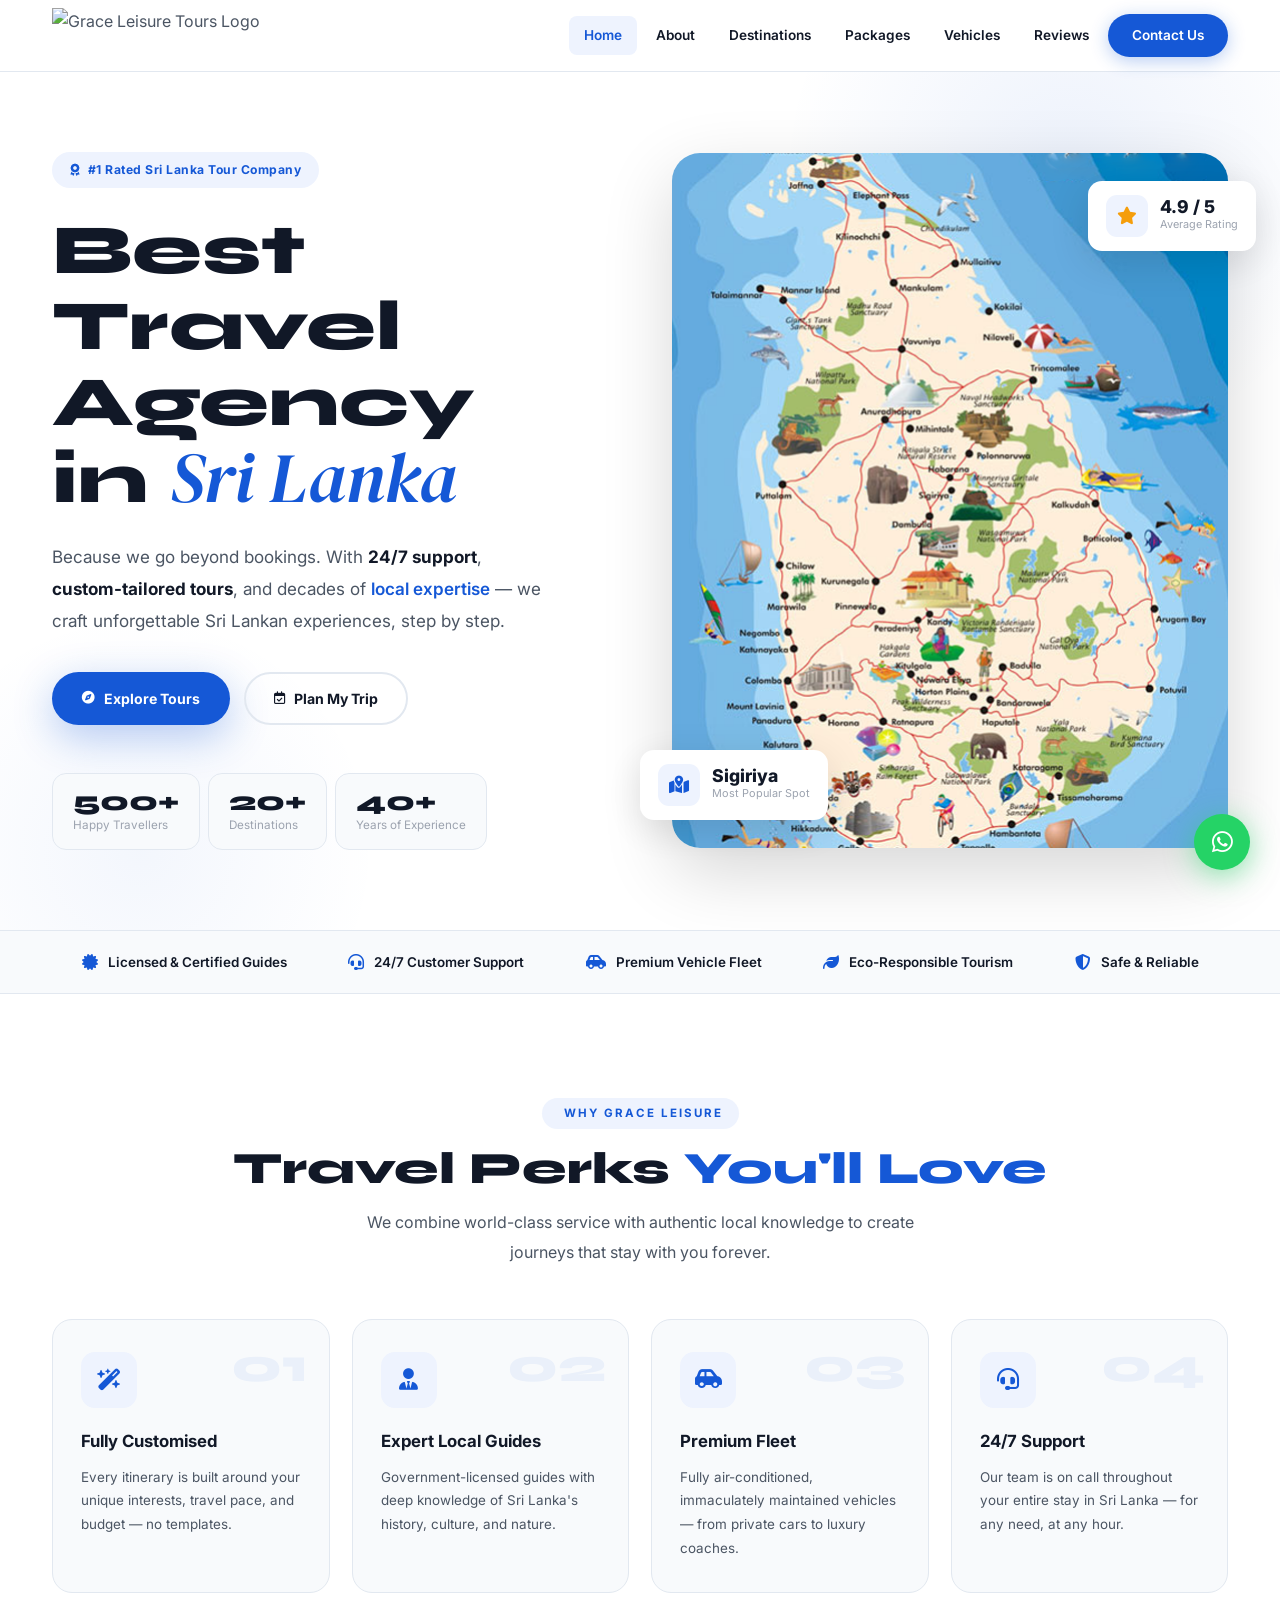
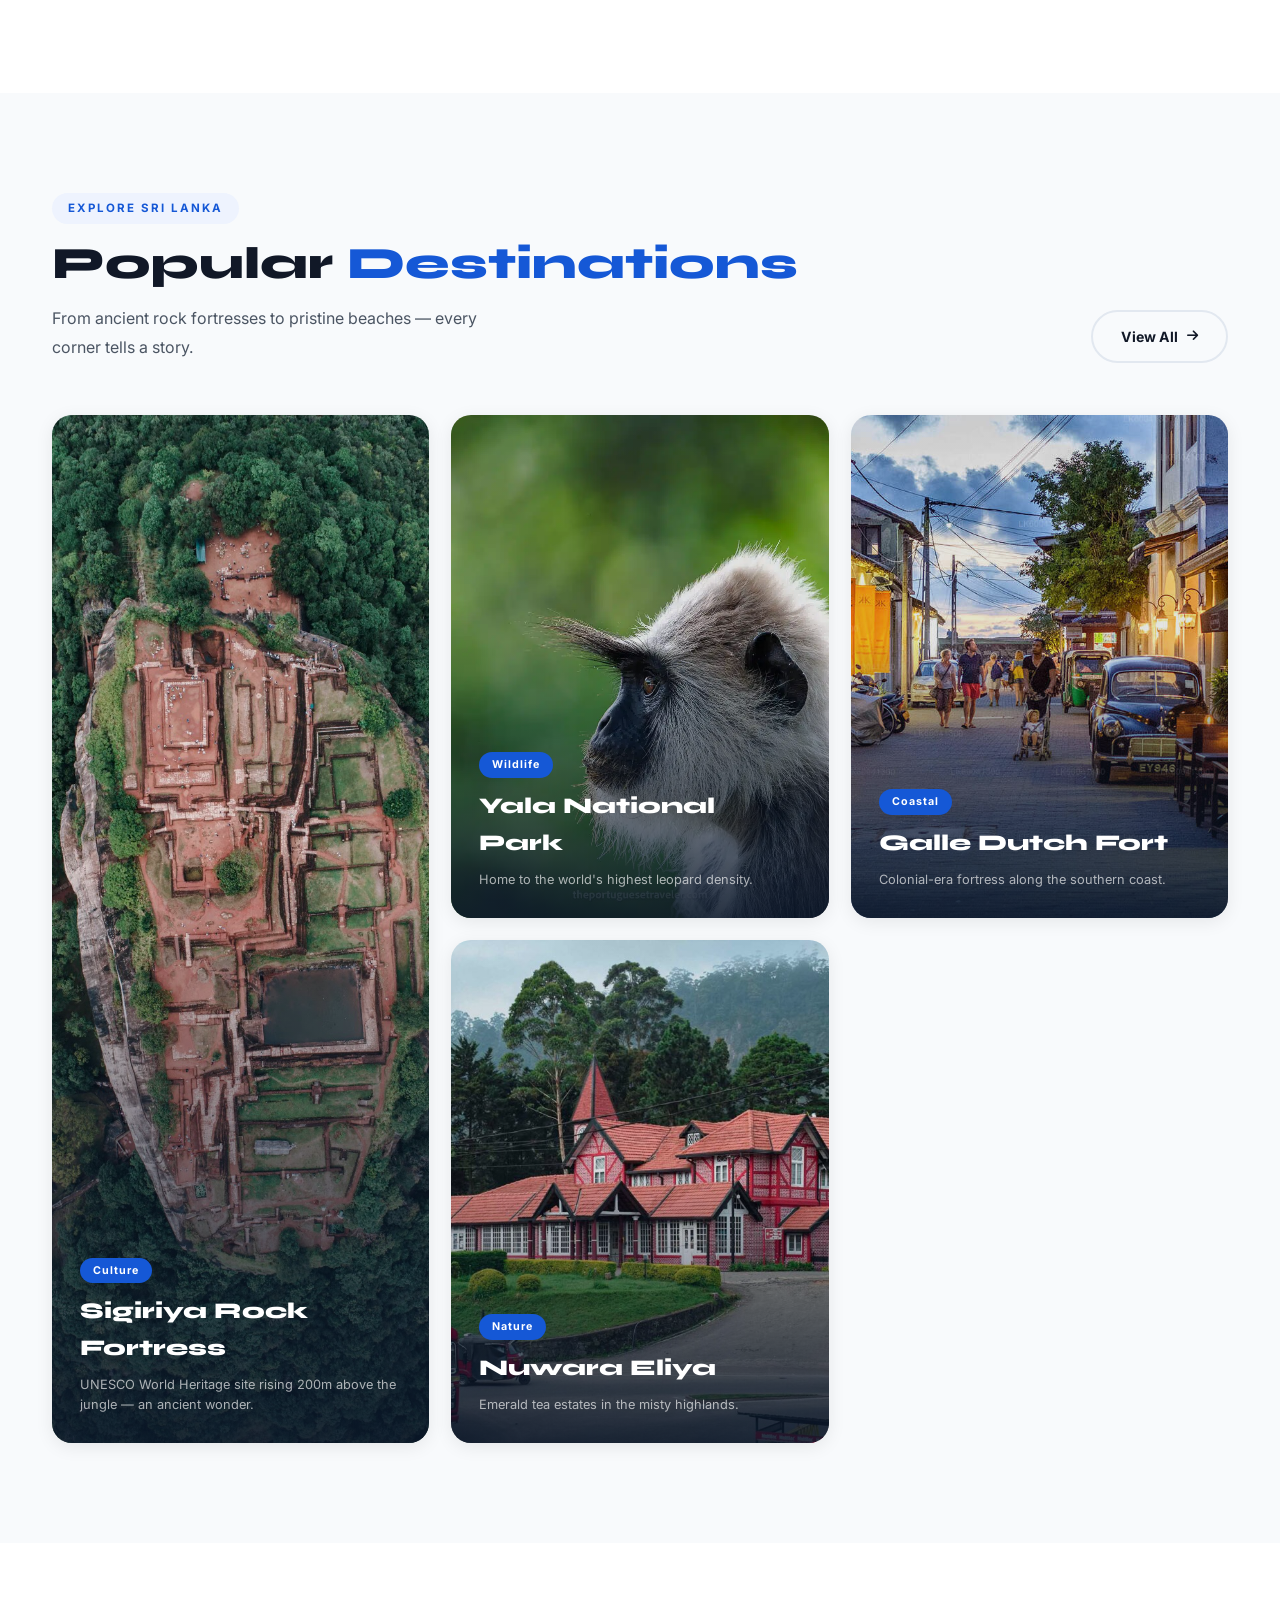
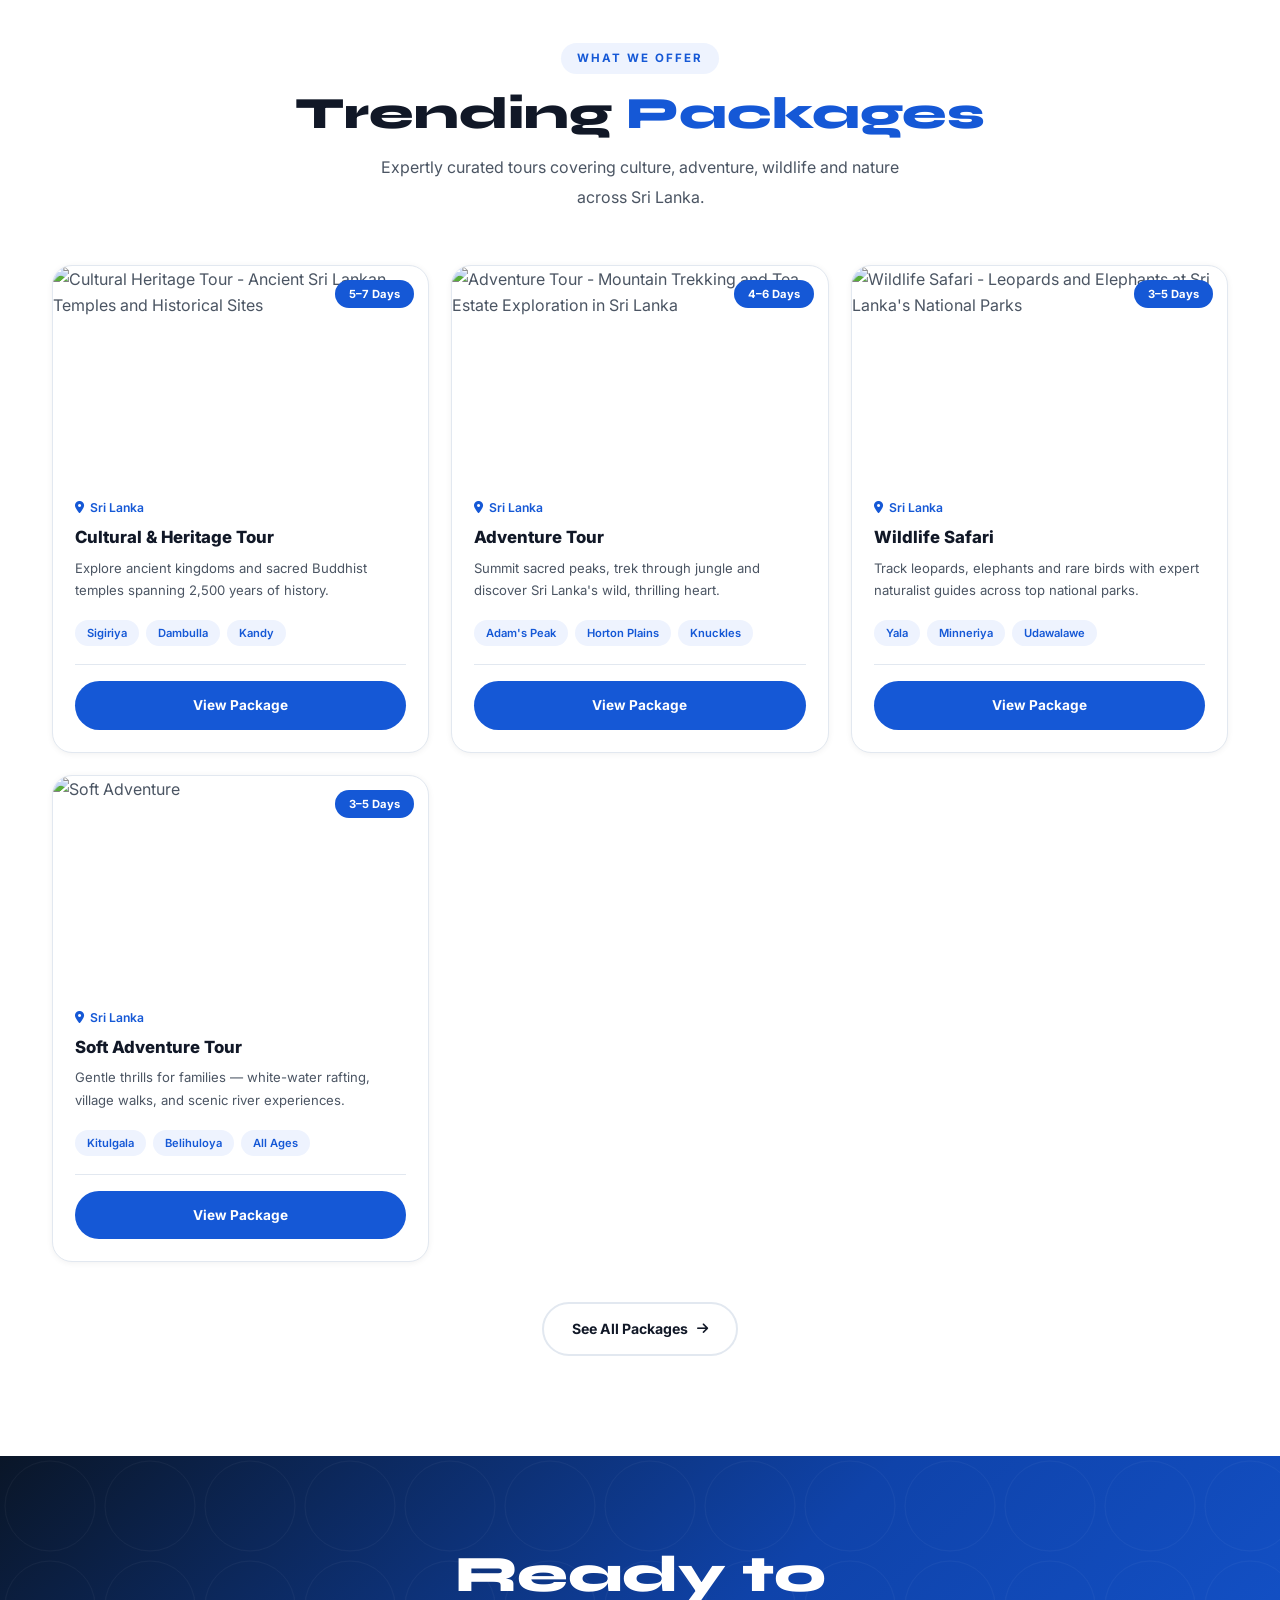
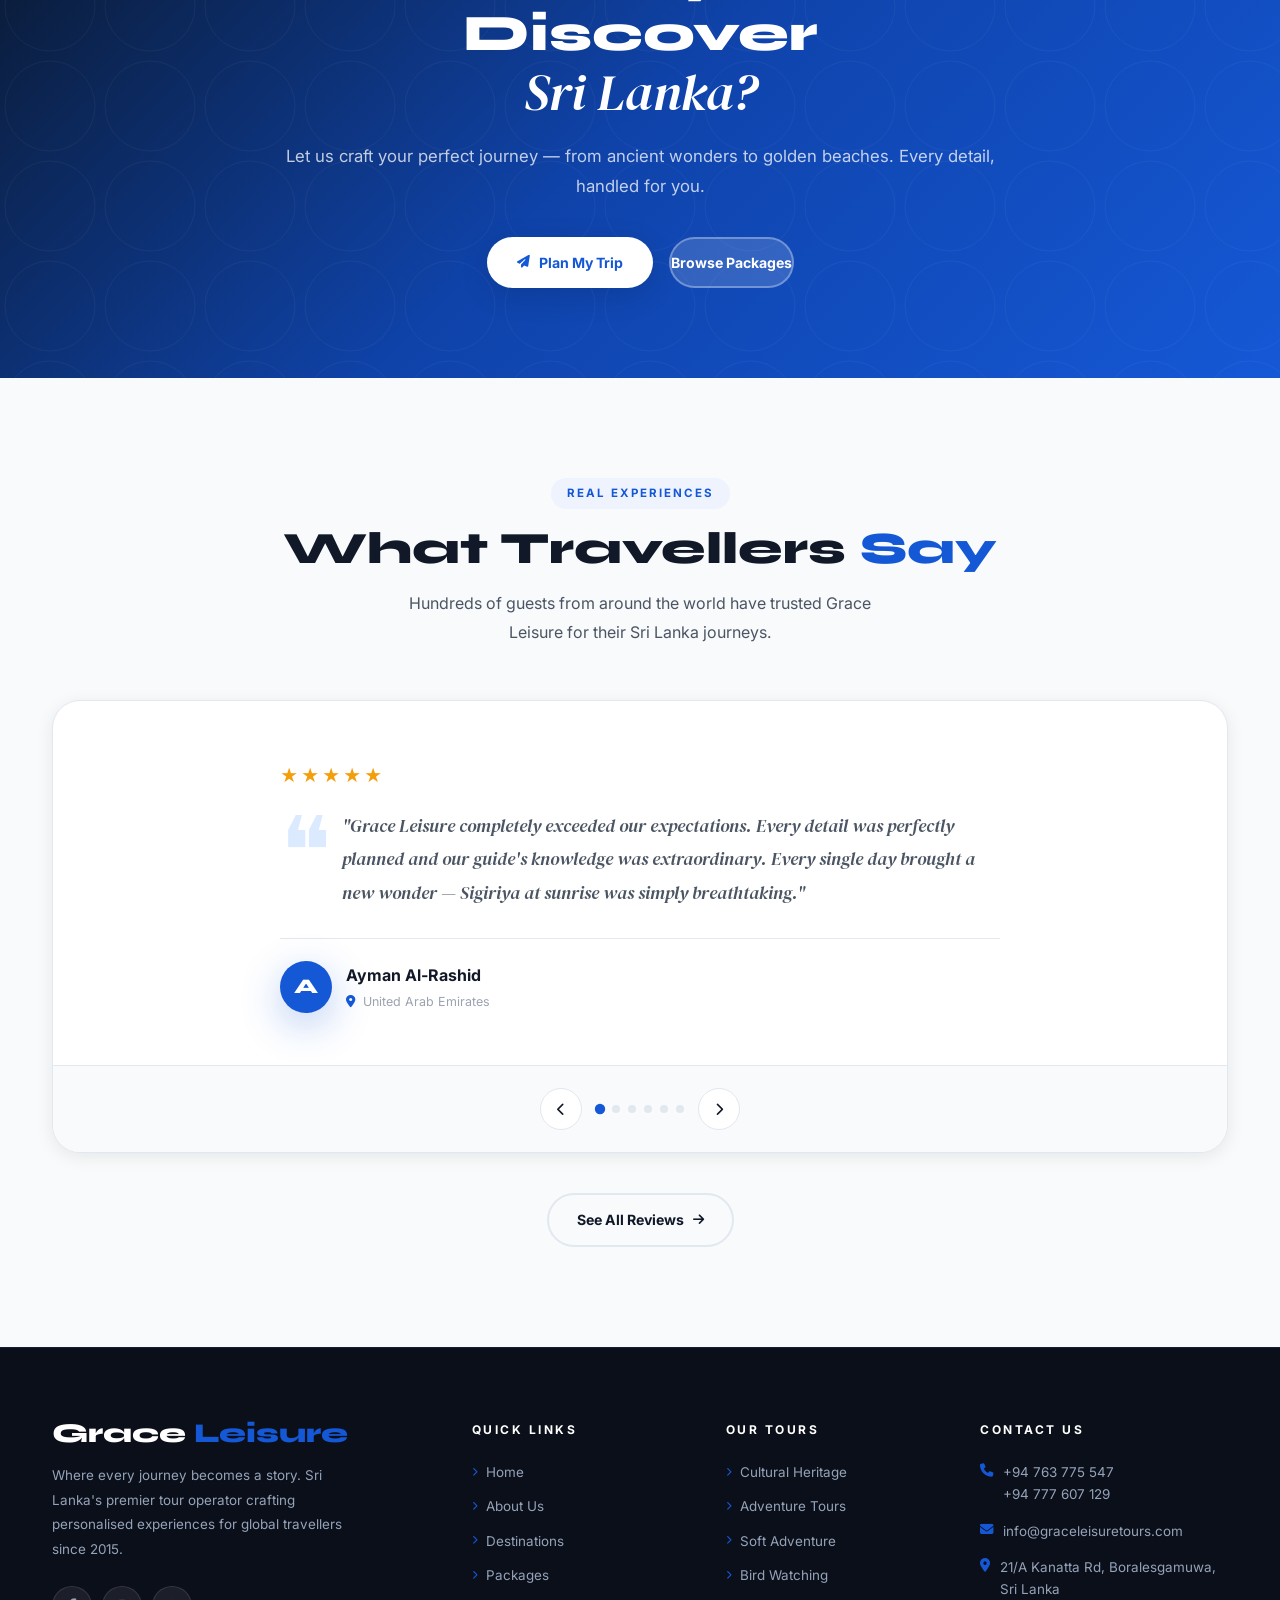
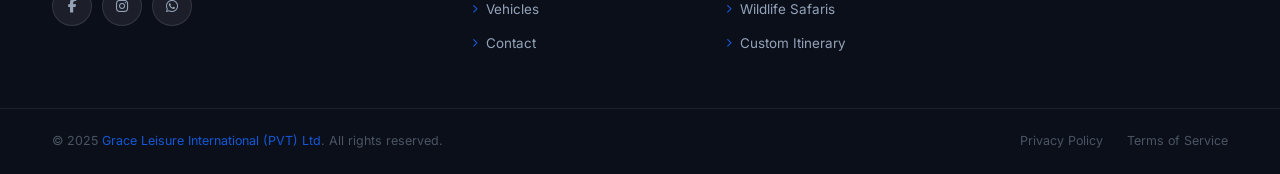
==== commit 2d8ed224: "feat: comprehensive SEO optimization - metadata, structured data, accessibility, and indexing CHANGE" ====
--- a/index.html
+++ b/index.html
@@ -4,15 +4,21 @@
 <head>
   <meta charset="UTF-8">
   <meta name="viewport" content="width=device-width, initial-scale=1.0">
-  <meta name="description"
-    content="Grace Leisure Tours — Sri Lanka's premier custom tour operator. Cultural, adventure, wildlife and bird-watching experiences tailored just for you.">
-  <meta property="og:title" content="Grace Leisure Tours | Sri Lanka's Premier Tour Operator">
-  <meta property="og:description"
-    content="Customised cultural, adventure, wildlife and bird-watching tours across Sri Lanka. Expert guides, premium vehicles, 24/7 support.">
+  <meta name="description" content="Sri Lanka tour operator with custom-tailored tours, expert guides, and premium vehicles. Cultural, adventure, wildlife &amp; bird-watching experiences.">
+  <meta name="robots" content="index, follow, max-snippet:-1, max-image-preview:large, max-video-preview:-1">
+  <meta property="og:title" content="Grace Leisure Tours | Sri Lanka Tour Operator">
+  <meta property="og:description" content="Custom Sri Lanka tours with certified guides, premium fleet, and 24/7 support. Cultural heritage, adventure, wildlife safaris &amp; bird watching.">
   <meta property="og:url" content="https://www.graceleisuretours.com/">
   <meta property="og:type" content="website">
+  <meta property="og:image" content="https://www.graceleisuretours.com/assets/images/index/main-image.png">
+  <meta property="og:image:width" content="1200">
+  <meta property="og:image:height" content="630">
+  <meta name="twitter:card" content="summary_large_image">
+  <meta name="twitter:title" content="Grace Leisure Tours | Sri Lanka Tour Operator">
+  <meta name="twitter:description" content="Custom Sri Lanka tours with expert guides &amp; premium vehicles. Cultural, adventure, wildlife &amp; bird-watching experiences.">
+  <meta name="twitter:image" content="https://www.graceleisuretours.com/assets/images/index/main-image.png">
   <link rel="canonical" href="https://www.graceleisuretours.com/">
-  <title>Grace Leisure Tours | Where Every Journey Becomes a Story</title>
+  <title>Sri Lanka Tour Operator | Custom Tours &amp; Packages</title>
   <link rel="preconnect" href="https://fonts.googleapis.com">
   <link rel="preconnect" href="https://fonts.gstatic.com" crossorigin>
   <link
@@ -21,6 +27,74 @@
   <link rel="stylesheet" href="https://cdnjs.cloudflare.com/ajax/libs/font-awesome/6.5.0/css/all.min.css">
   <link rel="stylesheet" href="assets/css/global.css">
   <link rel="stylesheet" href="assets/css/home.css">
+  <script type="application/ld+json">
+  {
+    "@context": "https://schema.org",
+    "@type": "TravelAgency",
+    "name": "Grace Leisure Tours",
+    "alternateName": "Grace Leisure International (PVT) Ltd",
+    "url": "https://www.graceleisuretours.com",
+    "telephone": "+94763775547",
+    "email": "info@graceleisuretours.com",
+    "address": {
+      "@type": "PostalAddress",
+      "streetAddress": "21/A, Kanatta Road",
+      "addressLocality": "Boralesgamuwa",
+      "addressCountry": "LK"
+    },
+    "image": "https://static.wixstatic.com/media/929fff_b667435f4db34658a5b9c9b282dbb0d8~mv2.png",
+    "description": "Sri Lanka's premier tour operator offering custom-tailored tours, certified guides, and premium vehicles for cultural, adventure, wildlife and bird-watching experiences.",
+    "areaServed": {
+      "@type": "Country",
+      "name": "Sri Lanka"
+    },
+    "aggregateRating": {
+      "@type": "AggregateRating",
+      "ratingValue": "5.0",
+      "reviewCount": "500"
+    },
+    "contactPoint": {
+      "@type": "ContactPoint",
+      "contactType": "Customer Service",
+      "telephone": "+94763775547",
+      "availableLanguage": ["en"]
+    },
+    "sameAs": [
+      "https://www.facebook.com",
+      "https://www.instagram.com",
+      "https://wa.me/94763775547"
+    ]
+  }
+  </script>
+  <script type="application/ld+json">
+  {
+    "@context": "https://schema.org",
+    "@type": "Organization",
+    "name": "Grace Leisure Tours",
+    "url": "https://www.graceleisuretours.com",
+    "logo": "https://static.wixstatic.com/media/929fff_b667435f4db34658a5b9c9b282dbb0d8~mv2.png",
+    "sameAs": [
+      "https://www.facebook.com",
+      "https://www.instagram.com"
+    ]
+  }
+  </script>
+  <script type="application/ld+json">
+  {
+    "@context": "https://schema.org",
+    "@type": "WebSite",
+    "url": "https://www.graceleisuretours.com",
+    "name": "Grace Leisure Tours",
+    "potentialAction": {
+      "@type": "SearchAction",
+      "target": {
+        "@type": "EntryPoint",
+        "urlTemplate": "https://www.graceleisuretours.com/destinations?search={search_term_string}"
+      },
+      "query-input": "required name=search_term_string"
+    }
+  }
+  </script>
 </head>
 
 <body>
@@ -35,12 +109,12 @@
   </div>
 
   <!-- NAVBAR -->
-  <nav id="navbar">
+  <nav id="navbar" aria-label="Main Navigation">
     <div class="nav-wrap">
-      <a href="index.html" class="nav-logo">
+      <a href="index.html" class="nav-logo" aria-label="Grace Leisure Tours Home">
         <img
           src="https://static.wixstatic.com/media/929fff_b667435f4db34658a5b9c9b282dbb0d8~mv2.png/v1/fill/w_630,h_112,al_c,lg_1,q_85,enc_avif,quality_auto/Untitled-1-Photoroom.png"
-          alt="Grace Leisure Tours" class="nav-logo-img">
+          alt="Grace Leisure Tours Logo" width="315" height="56" decoding="async">
       </a>
       <div class="nav-links">
         <a href="index.html" data-page="index.html">Home</a>
@@ -51,12 +125,12 @@
         <a href="reviews.html" data-page="reviews.html">Reviews</a>
         <a href="contact.html" class="nav-cta" data-page="contact.html">Contact Us</a>
       </div>
-      <div class="hamburger" id="hamburger"><span></span><span></span><span></span></div>
+      <div class="hamburger" id="hamburger" aria-label="Toggle Mobile Navigation" aria-expanded="false" role="button" tabindex="0"><span></span><span></span><span></span></div>
     </div>
   </nav>
 
   <!-- MOBILE NAV -->
-  <div class="mobile-nav" id="mobileNav">
+  <div class="mobile-nav" id="mobileNav" role="navigation" aria-label="Mobile Navigation">
     <a href="index.html">Home</a>
     <a href="about.html">About</a>
     <a href="destinations.html">Destinations</a>
@@ -67,13 +141,14 @@
   </div>
 
   <!-- ═══════════════ HERO ═══════════════ -->
-  <section id="home-hero">
-    <div class="hero-blob-1"></div>
-    <div class="hero-blob-2"></div>
+  <main id="main-content">
+  <section id="home-hero" aria-label="Hero Section">
+    <div class="hero-blob-1" aria-hidden="true"></div>
+    <div class="hero-blob-2" aria-hidden="true"></div>
     <div class="hero-inner">
       <!-- Text -->
       <div>
-        <div class="hero-pill"><i class="fa-solid fa-award"></i> #1 Rated Sri Lanka Tour Company</div>
+        <div class="hero-pill"><i class="fa-solid fa-award" aria-hidden="true"></i> #1 Rated Sri Lanka Tour Company</div>
         <h1 class="hero-h1">
           Best Travel Agency<br>in <span class="dm">Sri Lanka</span>
         </h1>
@@ -82,8 +157,8 @@
           decades of <em>local expertise</em> — we craft unforgettable Sri Lankan experiences, step by step.
         </p>
         <div class="hero-btns">
-          <a href="packages.html" class="btn btn-primary"><i class="fa-solid fa-compass"></i> Explore Tours</a>
-          <a href="contact.html" class="btn btn-outline"><i class="fa-regular fa-calendar-check"></i> Plan My Trip</a>
+          <a href="packages.html" class="btn btn-primary"><i class="fa-solid fa-compass" aria-hidden="true"></i> Explore Tours</a>
+          <a href="contact.html" class="btn btn-outline"><i class="fa-regular fa-calendar-check" aria-hidden="true"></i> Plan My Trip</a>
         </div>
         <div class="hero-stats">
           <div class="hero-stat-pill">
@@ -110,8 +185,8 @@
       <div class="hero-img-side">
         <div class="hero-main-img">
           <div class="hero-slide" style="position:relative;height:100%">
-            <img id="heroImg" src="assets/images/index/main-image.png" alt="Sigiriya"
-              style="width:100%;height:100%;object-fit:cover;transition:opacity 0.9s ease;">
+            <img id="heroImg" src="assets/images/index/main-image.png" alt="Sigiriya Rock Fortress - Ancient UNESCO World Heritage Site in Sri Lanka"
+              width="600" height="600" decoding="async" style="width:100%;height:100%;object-fit:cover;transition:opacity 0.9s ease;">
           </div>
         </div>
         <div class="hero-chip hero-chip-1">
@@ -195,40 +270,40 @@
       </div>
       <div class="dest-feat-grid" style="margin-top:52px;">
         <div class="dest-feat-card large reveal from-left" data-cat="culture">
-          <img src="assets/images/index/sigiriya.jpg" alt="Sigiriya">
+          <img src="assets/images/index/sigiriya.jpg" alt="Sigiriya Rock Fortress - Ancient 5th Century Fortress with Mirror Wall Frescoes" width="800" height="600" loading="lazy" decoding="async">
           <div class="dest-feat-overlay">
             <span class="dest-feat-cat">Culture</span>
             <h3 class="dest-feat-name">Sigiriya Rock Fortress</h3>
             <p class="dest-feat-sub">UNESCO World Heritage site rising 200m above the jungle — an ancient wonder.</p>
           </div>
-          <div class="dest-feat-arrow"><i class="fa-solid fa-arrow-up-right"></i></div>
+          <div class="dest-feat-arrow"><i class="fa-solid fa-arrow-up-right" aria-hidden="true"></i></div>
         </div>
         <div class="dest-feat-card reveal d1" data-cat="wildlife">
-          <img src="assets/images/index/yala-national-park.webp" alt="Yala">
+          <img src="assets/images/index/yala-national-park.webp" alt="Yala National Park - Sri Lanka's Premier Wildlife Sanctuary with Leopards and Elephants" width="400" height="400" loading="lazy" decoding="async">
           <div class="dest-feat-overlay">
             <span class="dest-feat-cat">Wildlife</span>
             <h3 class="dest-feat-name">Yala National Park</h3>
             <p class="dest-feat-sub">Home to the world's highest leopard density.</p>
           </div>
-          <div class="dest-feat-arrow"><i class="fa-solid fa-arrow-up-right"></i></div>
+          <div class="dest-feat-arrow"><i class="fa-solid fa-arrow-up-right" aria-hidden="true"></i></div>
         </div>
         <div class="dest-feat-card reveal d2" data-cat="coastal">
-          <img src="assets/images/index/galle-dutch-fort.jpg" alt="Galle">
+          <img src="assets/images/index/galle-dutch-fort.jpg" alt="Galle Fort - Colonial Dutch Fort on Sri Lanka's Southern Coast with Historic Ramparts" width="400" height="400" loading="lazy" decoding="async">
           <div class="dest-feat-overlay">
             <span class="dest-feat-cat">Coastal</span>
             <h3 class="dest-feat-name">Galle Dutch Fort</h3>
             <p class="dest-feat-sub">Colonial-era fortress along the southern coast.</p>
           </div>
-          <div class="dest-feat-arrow"><i class="fa-solid fa-arrow-up-right"></i></div>
+          <div class="dest-feat-arrow"><i class="fa-solid fa-arrow-up-right" aria-hidden="true"></i></div>
         </div>
         <div class="dest-feat-card reveal d3" data-cat="nature">
-          <img src="assets/images/index/nuwara-eliya.jpg" alt="Tea Country">
+          <img src="assets/images/index/nuwara-eliya.jpg" alt="Nuwara Eliya - Tea Estates and Highlands in Sri Lanka's Misty Central Region" width="400" height="400" loading="lazy" decoding="async">
           <div class="dest-feat-overlay">
             <span class="dest-feat-cat">Nature</span>
             <h3 class="dest-feat-name">Nuwara Eliya</h3>
             <p class="dest-feat-sub">Emerald tea estates in the misty highlands.</p>
           </div>
-          <div class="dest-feat-arrow"><i class="fa-solid fa-arrow-up-right"></i></div>
+          <div class="dest-feat-arrow"><i class="fa-solid fa-arrow-up-right" aria-hidden="true"></i></div>
         </div>
       </div>
     </div>
@@ -247,11 +322,11 @@
         <div class="home-pack-card">
           <div class="home-pack-img">
             <img src="https://images.unsplash.com/photo-1586227740560-8cf2732c1531?auto=format&fit=crop&w=600&q=80"
-              alt="Cultural">
+              alt="Cultural Heritage Tour - Ancient Sri Lankan Temples and Historical Sites" width="600" height="400" loading="lazy" decoding="async">
             <span class="pack-badge">5–7 Days</span>
           </div>
           <div class="home-pack-body">
-            <div class="pack-loc"><i class="fa-solid fa-location-dot"></i> Sri Lanka</div>
+            <div class="pack-loc"><i class="fa-solid fa-location-dot" aria-hidden="true"></i> Sri Lanka</div>
             <h3 class="pack-title">Cultural &amp; Heritage Tour</h3>
             <p class="pack-desc">Explore ancient kingdoms and sacred Buddhist temples spanning 2,500 years of history.
             </p>
@@ -268,11 +343,11 @@
         <div class="home-pack-card">
           <div class="home-pack-img">
             <img src="https://images.unsplash.com/photo-1545389336-cf090694435e?auto=format&fit=crop&w=600&q=80"
-              alt="Adventure">
+              alt="Adventure Tour - Mountain Trekking and Tea Estate Exploration in Sri Lanka" width="600" height="400" loading="lazy" decoding="async">
             <span class="pack-badge">4–6 Days</span>
           </div>
           <div class="home-pack-body">
-            <div class="pack-loc"><i class="fa-solid fa-location-dot"></i> Sri Lanka</div>
+            <div class="pack-loc"><i class="fa-solid fa-location-dot" aria-hidden="true"></i> Sri Lanka</div>
             <h3 class="pack-title">Adventure Tour</h3>
             <p class="pack-desc">Summit sacred peaks, trek through jungle and discover Sri Lanka's wild, thrilling
               heart.</p>
@@ -289,11 +364,11 @@
         <div class="home-pack-card">
           <div class="home-pack-img">
             <img src="https://images.unsplash.com/photo-1552465011-b4e21bf6e79a?auto=format&fit=crop&w=600&q=80"
-              alt="Wildlife">
+              alt="Wildlife Safari - Leopards and Elephants at Sri Lanka's National Parks" width="600" height="400" loading="lazy" decoding="async">
             <span class="pack-badge">3–5 Days</span>
           </div>
           <div class="home-pack-body">
-            <div class="pack-loc"><i class="fa-solid fa-location-dot"></i> Sri Lanka</div>
+            <div class="pack-loc"><i class="fa-solid fa-location-dot" aria-hidden="true"></i> Sri Lanka</div>
             <h3 class="pack-title">Wildlife Safari</h3>
             <p class="pack-desc">Track leopards, elephants and rare birds with expert naturalist guides across top
               national parks.</p>
@@ -533,52 +608,54 @@
     })();
   </script>
 
+  </main>
+
   <!-- ═══════════════ FOOTER ═══════════════ -->
-  <footer>
+  <footer role="contentinfo" aria-label="Site Footer">
     <div class="footer-top">
       <div class="footer-brand">
         <div class="footer-brand-logo">Grace <span>Leisure</span></div>
         <p class="footer-brand-desc">Where every journey becomes a story. Sri Lanka's premier tour operator crafting
           personalised experiences for global travellers since 2015.</p>
-        <div class="footer-socials">
-          <a href="https://www.facebook.com" class="footer-soc" target="_blank"><i
-              class="fa-brands fa-facebook-f"></i></a>
-          <a href="https://www.instagram.com" class="footer-soc" target="_blank"><i
-              class="fa-brands fa-instagram"></i></a>
-          <a href="https://wa.me/94763775547" class="footer-soc" target="_blank"><i
-              class="fa-brands fa-whatsapp"></i></a>
+        <div class="footer-socials" role="list">
+          <a href="https://www.facebook.com" class="footer-soc" target="_blank" rel="noopener noreferrer" aria-label="Grace Leisure Tours Facebook"><i
+              class="fa-brands fa-facebook-f" aria-hidden="true"></i></a>
+          <a href="https://www.instagram.com" class="footer-soc" target="_blank" rel="noopener noreferrer" aria-label="Grace Leisure Tours Instagram"><i
+              class="fa-brands fa-instagram" aria-hidden="true"></i></a>
+          <a href="https://wa.me/94763775547" class="footer-soc" target="_blank" rel="noopener noreferrer" aria-label="WhatsApp Grace Leisure Tours"><i
+              class="fa-brands fa-whatsapp" aria-hidden="true"></i></a>
         </div>
       </div>
       <div class="footer-col">
         <h4>Quick Links</h4>
-        <ul>
-          <li><a href="index.html"><i class="fa-solid fa-chevron-right"></i> Home</a></li>
-          <li><a href="about.html"><i class="fa-solid fa-chevron-right"></i> About Us</a></li>
-          <li><a href="destinations.html"><i class="fa-solid fa-chevron-right"></i> Destinations</a></li>
-          <li><a href="packages.html"><i class="fa-solid fa-chevron-right"></i> Packages</a></li>
-          <li><a href="vehicles.html"><i class="fa-solid fa-chevron-right"></i> Vehicles</a></li>
-          <li><a href="contact.html"><i class="fa-solid fa-chevron-right"></i> Contact</a></li>
+        <ul role="list">
+          <li><a href="index.html"><i class="fa-solid fa-chevron-right" aria-hidden="true"></i> Home</a></li>
+          <li><a href="about.html"><i class="fa-solid fa-chevron-right" aria-hidden="true"></i> About Us</a></li>
+          <li><a href="destinations.html"><i class="fa-solid fa-chevron-right" aria-hidden="true"></i> Destinations</a></li>
+          <li><a href="packages.html"><i class="fa-solid fa-chevron-right" aria-hidden="true"></i> Packages</a></li>
+          <li><a href="vehicles.html"><i class="fa-solid fa-chevron-right" aria-hidden="true"></i> Vehicles</a></li>
+          <li><a href="contact.html"><i class="fa-solid fa-chevron-right" aria-hidden="true"></i> Contact</a></li>
         </ul>
       </div>
       <div class="footer-col">
         <h4>Our Tours</h4>
-        <ul>
-          <li><a href="packages.html"><i class="fa-solid fa-chevron-right"></i> Cultural Heritage</a></li>
-          <li><a href="packages.html"><i class="fa-solid fa-chevron-right"></i> Adventure Tours</a></li>
-          <li><a href="packages.html"><i class="fa-solid fa-chevron-right"></i> Soft Adventure</a></li>
-          <li><a href="packages.html"><i class="fa-solid fa-chevron-right"></i> Bird Watching</a></li>
-          <li><a href="packages.html"><i class="fa-solid fa-chevron-right"></i> Wildlife Safaris</a></li>
-          <li><a href="contact.html"><i class="fa-solid fa-chevron-right"></i> Custom Itinerary</a></li>
+        <ul role="list">
+          <li><a href="packages.html"><i class="fa-solid fa-chevron-right" aria-hidden="true"></i> Cultural Heritage</a></li>
+          <li><a href="packages.html"><i class="fa-solid fa-chevron-right" aria-hidden="true"></i> Adventure Tours</a></li>
+          <li><a href="packages.html"><i class="fa-solid fa-chevron-right" aria-hidden="true"></i> Soft Adventure</a></li>
+          <li><a href="packages.html"><i class="fa-solid fa-chevron-right" aria-hidden="true"></i> Bird Watching</a></li>
+          <li><a href="packages.html"><i class="fa-solid fa-chevron-right" aria-hidden="true"></i> Wildlife Safaris</a></li>
+          <li><a href="contact.html"><i class="fa-solid fa-chevron-right" aria-hidden="true"></i> Custom Itinerary</a></li>
         </ul>
       </div>
       <div class="footer-col">
         <h4>Contact Us</h4>
-        <div class="footer-contact-item"><i class="fa-solid fa-phone"></i>
+        <div class="footer-contact-item"><i class="fa-solid fa-phone" aria-hidden="true"></i>
           <div><a href="tel:+94763775547">+94 763 775 547</a><br><a href="tel:+94777607129">+94 777 607 129</a></div>
         </div>
-        <div class="footer-contact-item"><i class="fa-solid fa-envelope"></i><a
+        <div class="footer-contact-item"><i class="fa-solid fa-envelope" aria-hidden="true"></i><a
             href="mailto:info@graceleisuretours.com">info@graceleisuretours.com</a></div>
-        <div class="footer-contact-item"><i class="fa-solid fa-location-dot"></i>21/A Kanatta Rd, Boralesgamuwa, Sri
+        <div class="footer-contact-item"><i class="fa-solid fa-location-dot" aria-hidden="true"></i>21/A Kanatta Rd, Boralesgamuwa, Sri
           Lanka</div>
       </div>
     </div>
@@ -594,8 +671,8 @@
   </footer>
 
   <a class="wa-float" href="https://wa.me/94763775547?text=Hi!%20I%27d%20like%20to%20plan%20a%20Sri%20Lanka%20tour."
-    title="WhatsApp" target="_blank"><i class="fa-brands fa-whatsapp"></i></a>
-  <div class="toast-msg" id="toast"></div>
+    title="WhatsApp Chat" aria-label="Open WhatsApp chat with Grace Leisure Tours" target="_blank" rel="noopener noreferrer"><i class="fa-brands fa-whatsapp" aria-hidden="true"></i></a>
+  <div class="toast-msg" id="toast" role="alert" aria-live="polite" aria-atomic="true"></div>
   <script src="assets/js/main.js"></script>
 </body>
 
